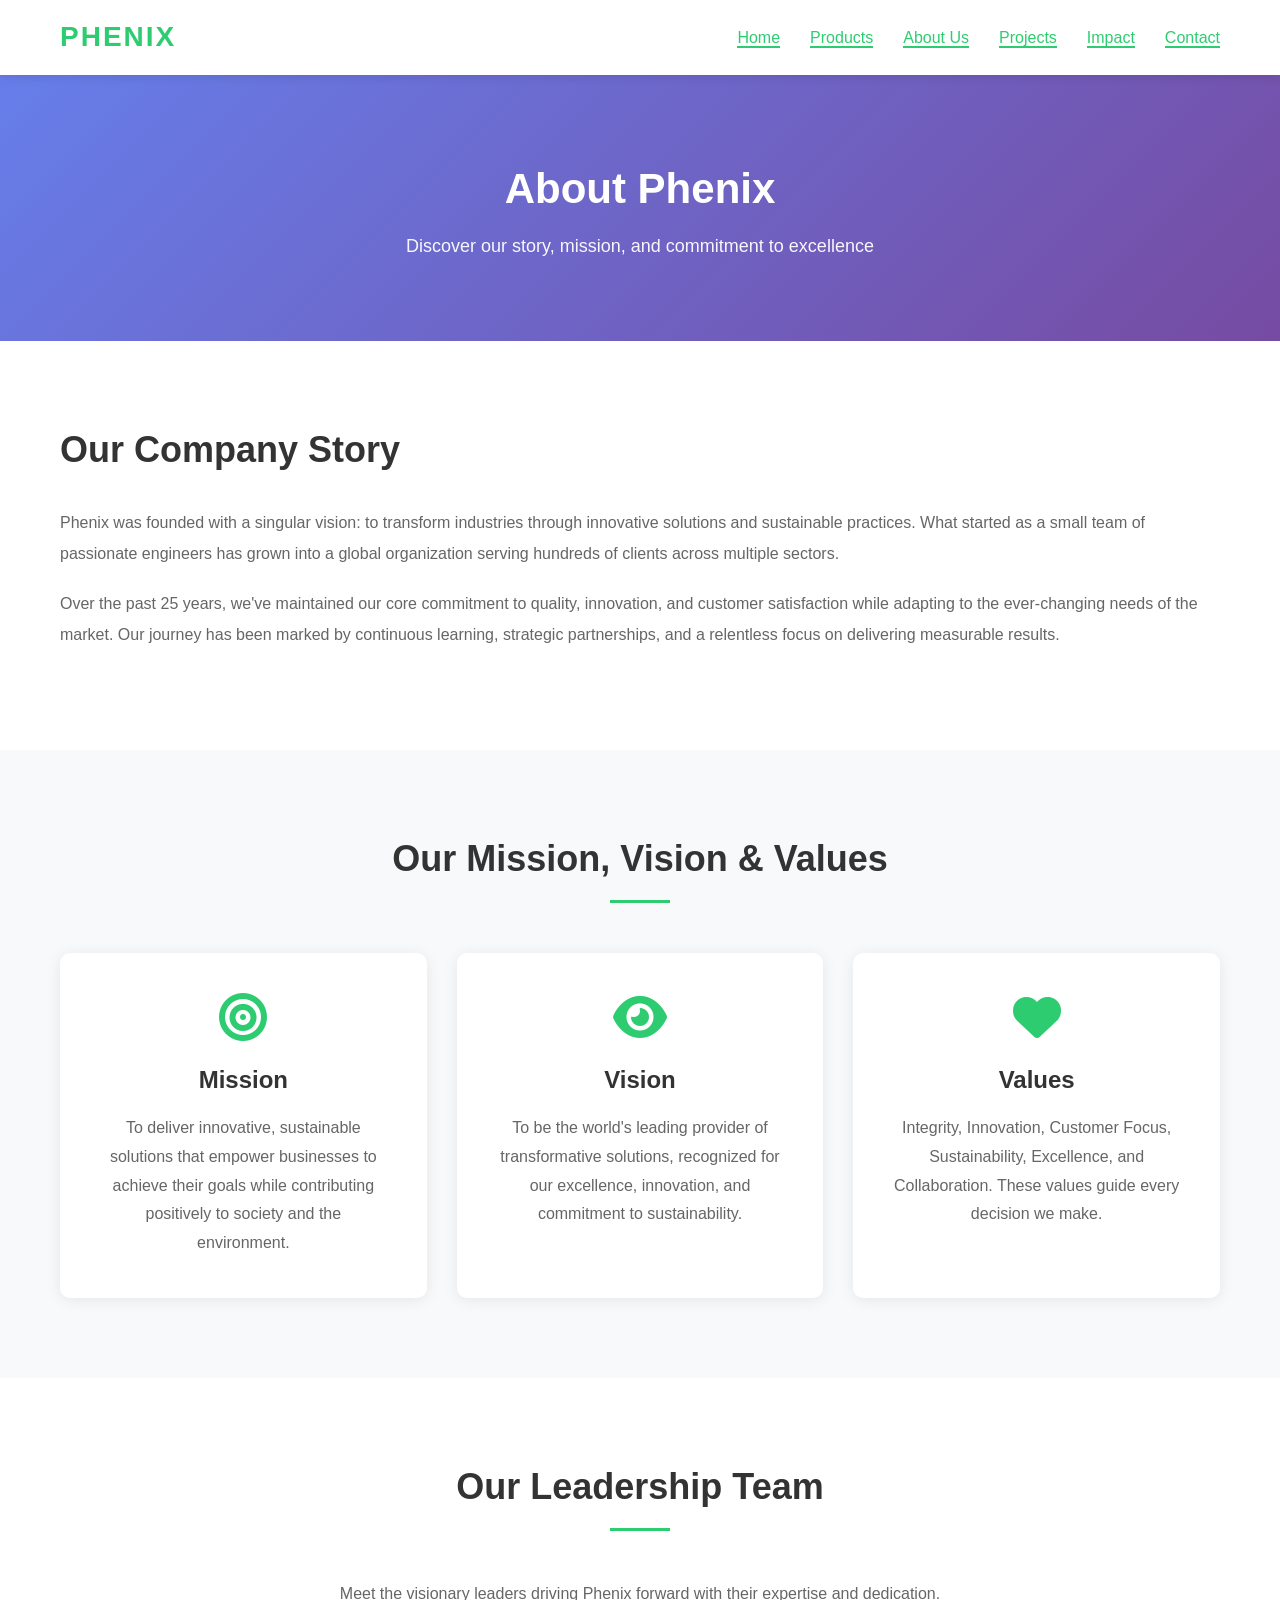
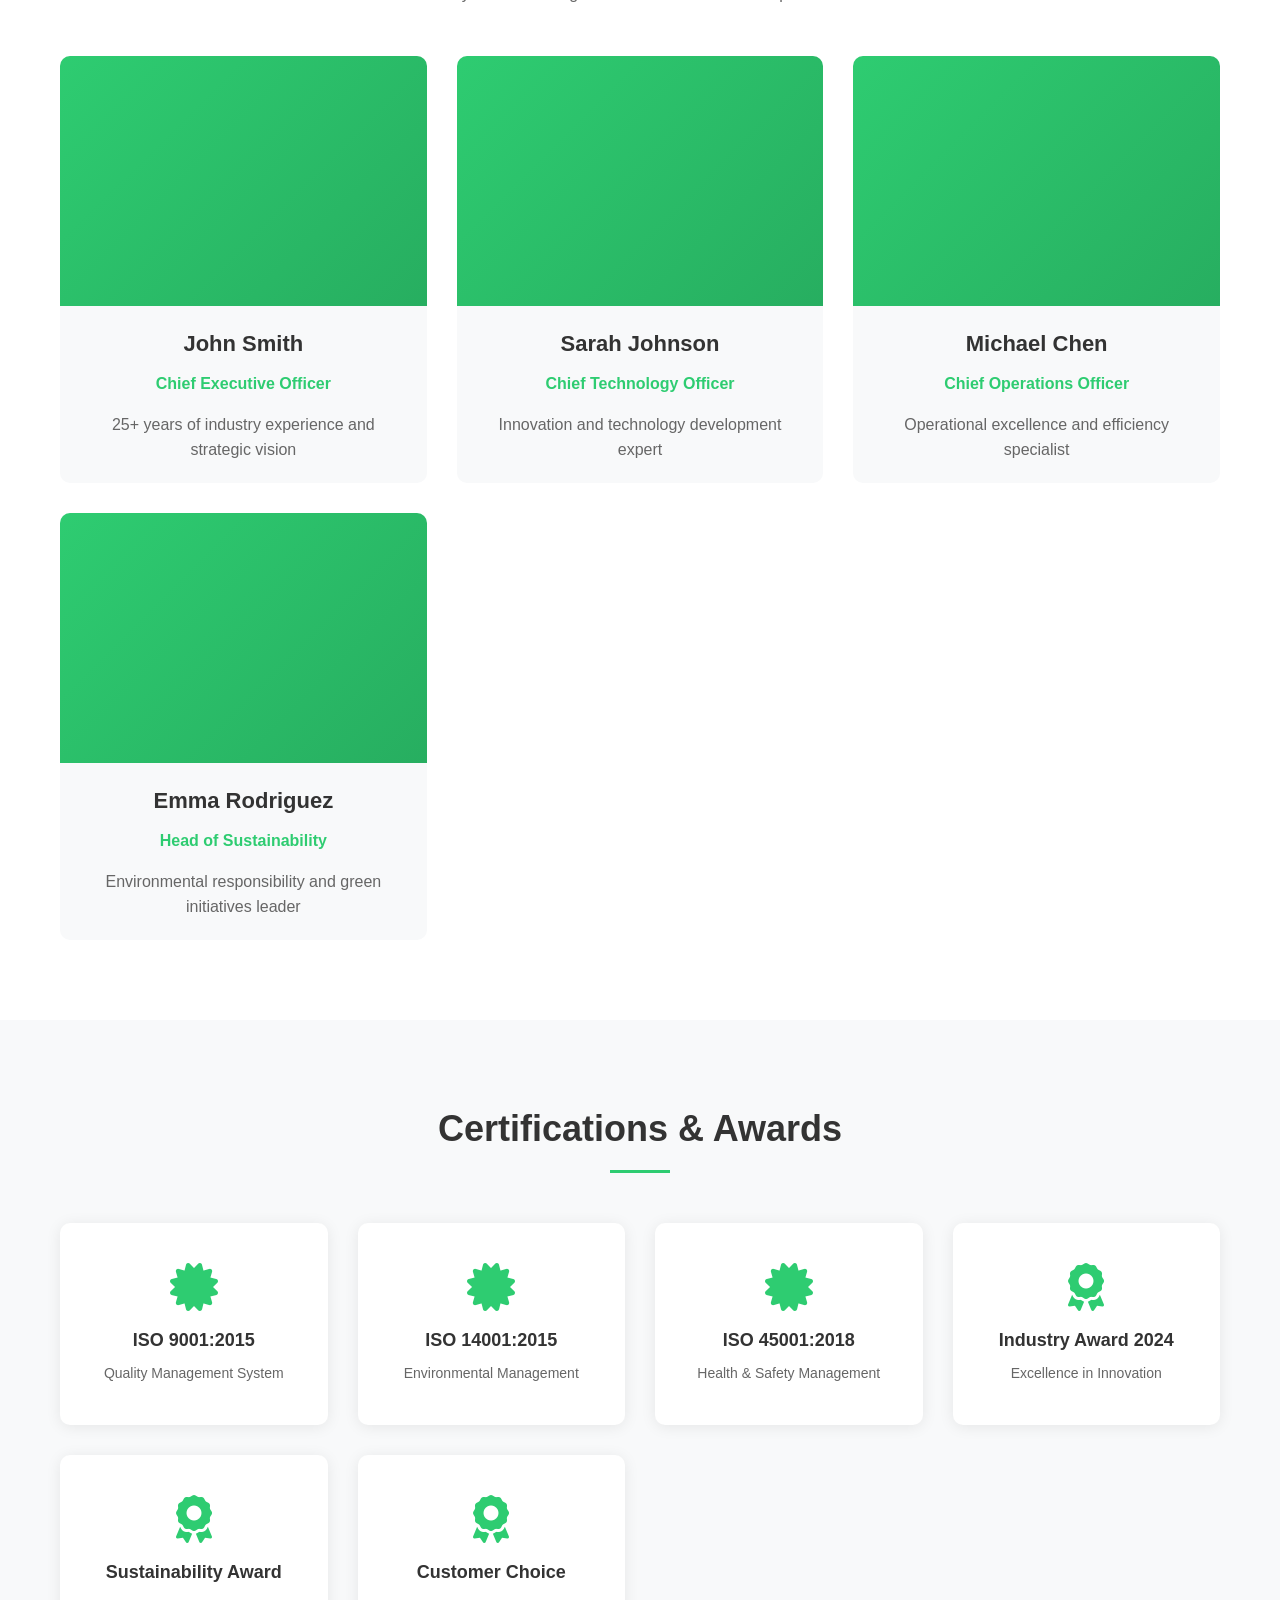
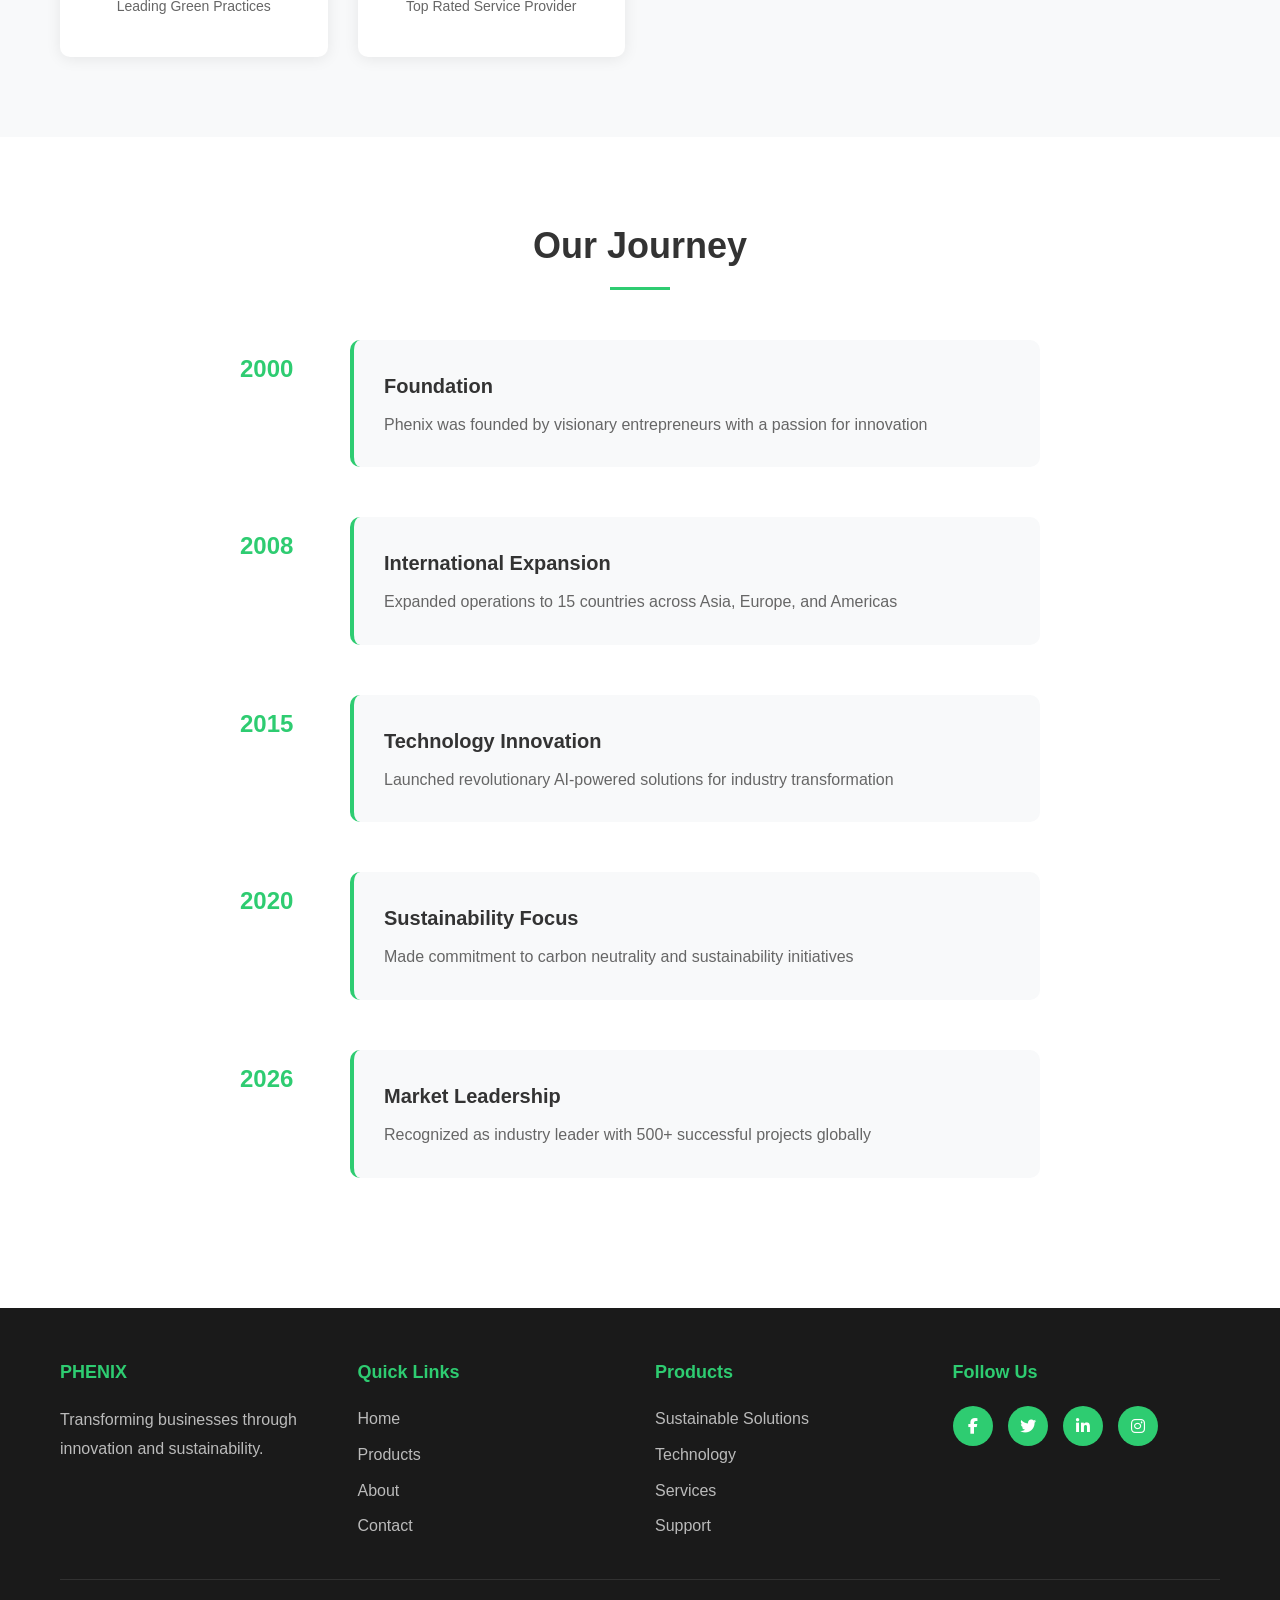
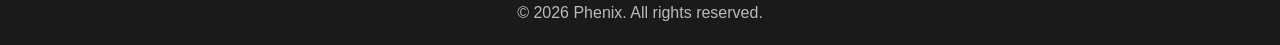
==== about.html @ e7ebd72b "Initial commit" ====
<!DOCTYPE html>
<html lang="en">
<head>
    <meta charset="UTF-8">
    <meta name="viewport" content="width=device-width, initial-scale=1.0">
    <meta name="description" content="Learn more about Phenix - Our mission, vision, and values.">
    <title>About Us - Phenix</title>
    <link rel="stylesheet" href="css/style.css">
    <link rel="stylesheet" href="https://cdnjs.cloudflare.com/ajax/libs/font-awesome/6.4.0/css/all.min.css">
</head>
<body>
    <!-- Navigation -->
    <nav class="navbar">
        <div class="container">
            <div class="nav-wrapper">
                <div class="logo">
                    <h1>PHENIX</h1>
                </div>
                <ul class="nav-menu">
                    <li><a href="index.html" class="nav-link">Home</a></li>
                    <li><a href="products.html" class="nav-link">Products</a></li>
                    <li><a href="about.html" class="nav-link">About Us</a></li>
                    <li><a href="projects.html" class="nav-link">Projects</a></li>
                    <li><a href="impact.html" class="nav-link">Impact</a></li>
                    <li><a href="index.html#contact" class="nav-link">Contact</a></li>
                </ul>
                <div class="hamburger">
                    <span></span>
                    <span></span>
                    <span></span>
                </div>
            </div>
        </div>
    </nav>

    <!-- Page Header -->
    <section class="page-header">
        <div class="container">
            <h1>About Phenix</h1>
            <p>Discover our story, mission, and commitment to excellence</p>
        </div>
    </section>

    <!-- Company Overview -->
    <section class="company-overview">
        <div class="container">
            <div class="overview-content">
                <h2>Our Company Story</h2>
                <p>Phenix was founded with a singular vision: to transform industries through innovative solutions and sustainable practices. What started as a small team of passionate engineers has grown into a global organization serving hundreds of clients across multiple sectors.</p>
                <p>Over the past 25 years, we've maintained our core commitment to quality, innovation, and customer satisfaction while adapting to the ever-changing needs of the market. Our journey has been marked by continuous learning, strategic partnerships, and a relentless focus on delivering measurable results.</p>
            </div>
        </div>
    </section>

    <!-- Mission, Vision, Values -->
    <section class="mvv-section">
        <div class="container">
            <h2 class="section-title">Our Mission, Vision & Values</h2>
            <div class="mvv-grid">
                <div class="mvv-card">
                    <i class="fas fa-bullseye"></i>
                    <h3>Mission</h3>
                    <p>To deliver innovative, sustainable solutions that empower businesses to achieve their goals while contributing positively to society and the environment.</p>
                </div>
                <div class="mvv-card">
                    <i class="fas fa-eye"></i>
                    <h3>Vision</h3>
                    <p>To be the world's leading provider of transformative solutions, recognized for our excellence, innovation, and commitment to sustainability.</p>
                </div>
                <div class="mvv-card">
                    <i class="fas fa-heart"></i>
                    <h3>Values</h3>
                    <p>Integrity, Innovation, Customer Focus, Sustainability, Excellence, and Collaboration. These values guide every decision we make.</p>
                </div>
            </div>
        </div>
    </section>

    <!-- Team -->
    <section class="team-section">
        <div class="container">
            <h2 class="section-title">Our Leadership Team</h2>
            <p class="team-intro" style="text-align: center; color: #666; margin-bottom: 50px; font-size: 16px;">
                Meet the visionary leaders driving Phenix forward with their expertise and dedication.
            </p>
            <div class="team-grid">
                <div class="team-member">
                    <div class="member-image"></div>
                    <h3>John Smith</h3>
                    <p class="role">Chief Executive Officer</p>
                    <p class="bio">25+ years of industry experience and strategic vision</p>
                </div>
                <div class="team-member">
                    <div class="member-image"></div>
                    <h3>Sarah Johnson</h3>
                    <p class="role">Chief Technology Officer</p>
                    <p class="bio">Innovation and technology development expert</p>
                </div>
                <div class="team-member">
                    <div class="member-image"></div>
                    <h3>Michael Chen</h3>
                    <p class="role">Chief Operations Officer</p>
                    <p class="bio">Operational excellence and efficiency specialist</p>
                </div>
                <div class="team-member">
                    <div class="member-image"></div>
                    <h3>Emma Rodriguez</h3>
                    <p class="role">Head of Sustainability</p>
                    <p class="bio">Environmental responsibility and green initiatives leader</p>
                </div>
            </div>
        </div>
    </section>

    <!-- Certifications -->
    <section class="certifications">
        <div class="container">
            <h2 class="section-title">Certifications & Awards</h2>
            <div class="certifications-grid">
                <div class="cert-item">
                    <i class="fas fa-certificate"></i>
                    <h3>ISO 9001:2015</h3>
                    <p>Quality Management System</p>
                </div>
                <div class="cert-item">
                    <i class="fas fa-certificate"></i>
                    <h3>ISO 14001:2015</h3>
                    <p>Environmental Management</p>
                </div>
                <div class="cert-item">
                    <i class="fas fa-certificate"></i>
                    <h3>ISO 45001:2018</h3>
                    <p>Health & Safety Management</p>
                </div>
                <div class="cert-item">
                    <i class="fas fa-award"></i>
                    <h3>Industry Award 2024</h3>
                    <p>Excellence in Innovation</p>
                </div>
                <div class="cert-item">
                    <i class="fas fa-award"></i>
                    <h3>Sustainability Award</h3>
                    <p>Leading Green Practices</p>
                </div>
                <div class="cert-item">
                    <i class="fas fa-award"></i>
                    <h3>Customer Choice</h3>
                    <p>Top Rated Service Provider</p>
                </div>
            </div>
        </div>
    </section>

    <!-- Timeline -->
    <section class="timeline">
        <div class="container">
            <h2 class="section-title">Our Journey</h2>
            <div class="timeline-container">
                <div class="timeline-item">
                    <div class="timeline-year">2000</div>
                    <div class="timeline-content">
                        <h3>Foundation</h3>
                        <p>Phenix was founded by visionary entrepreneurs with a passion for innovation</p>
                    </div>
                </div>
                <div class="timeline-item">
                    <div class="timeline-year">2008</div>
                    <div class="timeline-content">
                        <h3>International Expansion</h3>
                        <p>Expanded operations to 15 countries across Asia, Europe, and Americas</p>
                    </div>
                </div>
                <div class="timeline-item">
                    <div class="timeline-year">2015</div>
                    <div class="timeline-content">
                        <h3>Technology Innovation</h3>
                        <p>Launched revolutionary AI-powered solutions for industry transformation</p>
                    </div>
                </div>
                <div class="timeline-item">
                    <div class="timeline-year">2020</div>
                    <div class="timeline-content">
                        <h3>Sustainability Focus</h3>
                        <p>Made commitment to carbon neutrality and sustainability initiatives</p>
                    </div>
                </div>
                <div class="timeline-item">
                    <div class="timeline-year">2026</div>
                    <div class="timeline-content">
                        <h3>Market Leadership</h3>
                        <p>Recognized as industry leader with 500+ successful projects globally</p>
                    </div>
                </div>
            </div>
        </div>
    </section>

    <!-- Footer -->
    <footer class="footer">
        <div class="container">
            <div class="footer-content">
                <div class="footer-section">
                    <h4>PHENIX</h4>
                    <p>Transforming businesses through innovation and sustainability.</p>
                </div>
                <div class="footer-section">
                    <h4>Quick Links</h4>
                    <ul>
                        <li><a href="index.html">Home</a></li>
                        <li><a href="products.html">Products</a></li>
                        <li><a href="about.html">About</a></li>
                        <li><a href="index.html#contact">Contact</a></li>
                    </ul>
                </div>
                <div class="footer-section">
                    <h4>Products</h4>
                    <ul>
                        <li><a href="products.html">Sustainable Solutions</a></li>
                        <li><a href="products.html">Technology</a></li>
                        <li><a href="products.html">Services</a></li>
                        <li><a href="products.html">Support</a></li>
                    </ul>
                </div>
                <div class="footer-section">
                    <h4>Follow Us</h4>
                    <div class="footer-social">
                        <a href="#"><i class="fab fa-facebook-f"></i></a>
                        <a href="#"><i class="fab fa-twitter"></i></a>
                        <a href="#"><i class="fab fa-linkedin-in"></i></a>
                        <a href="#"><i class="fab fa-instagram"></i></a>
                    </div>
                </div>
            </div>
            <div class="footer-bottom">
                <p>&copy; 2026 Phenix. All rights reserved.</p>
            </div>
        </div>
    </footer>

    <style>
        .page-header {
            background: linear-gradient(135deg, #667eea 0%, #764ba2 100%);
            color: white;
            padding: 80px 20px;
            text-align: center;
        }

        .page-header h1 {
            font-size: 42px;
            margin-bottom: 10px;
        }

        .page-header p {
            font-size: 18px;
            opacity: 0.95;
        }

        .company-overview {
            padding: 80px 20px;
            background: white;
        }

        .overview-content h2 {
            font-size: 36px;
            margin-bottom: 30px;
            color: #333;
        }

        .overview-content p {
            font-size: 16px;
            color: #666;
            margin-bottom: 20px;
            line-height: 1.9;
        }

        .mvv-section {
            padding: 80px 20px;
            background: #f8f9fa;
        }

        .mvv-grid {
            display: grid;
            grid-template-columns: repeat(auto-fit, minmax(300px, 1fr));
            gap: 30px;
        }

        .mvv-card {
            background: white;
            padding: 40px;
            border-radius: 10px;
            text-align: center;
            box-shadow: 0 2px 15px rgba(0,0,0,0.08);
            transition: all 0.3s ease;
        }

        .mvv-card:hover {
            transform: translateY(-10px);
            box-shadow: 0 10px 30px rgba(46, 204, 113, 0.2);
        }

        .mvv-card i {
            font-size: 48px;
            color: #2ecc71;
            margin-bottom: 20px;
        }

        .mvv-card h3 {
            font-size: 24px;
            margin-bottom: 15px;
            color: #333;
        }

        .mvv-card p {
            color: #666;
            line-height: 1.8;
        }

        .team-section {
            padding: 80px 20px;
            background: white;
        }

        .team-grid {
            display: grid;
            grid-template-columns: repeat(auto-fit, minmax(280px, 1fr));
            gap: 30px;
        }

        .team-member {
            background: #f8f9fa;
            border-radius: 10px;
            overflow: hidden;
            text-align: center;
            transition: all 0.3s ease;
        }

        .team-member:hover {
            transform: translateY(-10px);
            box-shadow: 0 10px 30px rgba(0,0,0,0.1);
        }

        .member-image {
            width: 100%;
            height: 250px;
            background: linear-gradient(135deg, #2ecc71, #27ae60);
        }

        .team-member h3 {
            font-size: 22px;
            color: #333;
            padding: 20px 20px 5px;
        }

        .team-member .role {
            color: #2ecc71;
            font-weight: 600;
            padding: 5px 20px;
            margin-bottom: 10px;
        }

        .team-member .bio {
            color: #666;
            padding: 0 20px 20px;
        }

        .certifications {
            padding: 80px 20px;
            background: #f8f9fa;
        }

        .certifications-grid {
            display: grid;
            grid-template-columns: repeat(auto-fit, minmax(250px, 1fr));
            gap: 30px;
        }

        .cert-item {
            background: white;
            padding: 40px;
            border-radius: 10px;
            text-align: center;
            box-shadow: 0 2px 15px rgba(0,0,0,0.08);
            transition: all 0.3s ease;
        }

        .cert-item:hover {
            transform: translateY(-10px);
        }

        .cert-item i {
            font-size: 48px;
            color: #2ecc71;
            margin-bottom: 15px;
        }

        .cert-item h3 {
            font-size: 18px;
            color: #333;
            margin-bottom: 8px;
        }

        .cert-item p {
            color: #666;
            font-size: 14px;
        }

        .timeline {
            padding: 80px 20px;
            background: white;
        }

        .timeline-container {
            max-width: 800px;
            margin: 0 auto;
        }

        .timeline-item {
            display: flex;
            margin-bottom: 50px;
            gap: 30px;
            align-items: flex-start;
        }

        .timeline-year {
            flex-shrink: 0;
            font-size: 24px;
            font-weight: 700;
            color: #2ecc71;
            min-width: 80px;
            padding-top: 10px;
        }

        .timeline-content {
            background: #f8f9fa;
            padding: 30px;
            border-radius: 10px;
            border-left: 4px solid #2ecc71;
            flex: 1;
        }

        .timeline-content h3 {
            font-size: 20px;
            color: #333;
            margin-bottom: 10px;
        }

        .timeline-content p {
            color: #666;
            line-height: 1.6;
        }

        @media (max-width: 768px) {
            .page-header h1 {
                font-size: 32px;
            }

            .overview-content h2 {
                font-size: 28px;
            }

            .mvv-grid,
            .team-grid,
            .certifications-grid {
                grid-template-columns: 1fr;
            }

            .timeline-item {
                gap: 15px;
            }

            .timeline-year {
                min-width: 60px;
                font-size: 18px;
            }

            .timeline-content {
                padding: 20px;
            }
        }
    </style>

    <script src="js/script.js"></script>
</body>
</html>
---- css/style.css ----
* {
    margin: 0;
    padding: 0;
    box-sizing: border-box;
}

:root {
    --primary-color: #2ecc71;
    --secondary-color: #27ae60;
    --dark-bg: #1a1a1a;
    --light-bg: #f8f9fa;
    --text-dark: #333333;
    --text-light: #666666;
    --border-color: #e0e0e0;
    --white: #ffffff;
}

html {
    scroll-behavior: smooth;
}

body {
    font-family: 'Segoe UI', Tahoma, Geneva, Verdana, sans-serif;
    line-height: 1.6;
    color: var(--text-dark);
    background-color: var(--white);
}

.container {
    max-width: 1200px;
    margin: 0 auto;
    padding: 0 20px;
}

/* Navigation */
.navbar {
    background: var(--white);
    box-shadow: 0 2px 10px rgba(0,0,0,0.1);
    position: sticky;
    top: 0;
    z-index: 100;
}

.nav-wrapper {
    display: flex;
    justify-content: space-between;
    align-items: center;
    padding: 15px 0;
}

.logo h1 {
    font-size: 28px;
    color: var(--primary-color);
    font-weight: 700;
    letter-spacing: 2px;
}

.nav-menu {
    display: flex;
    list-style: none;
    gap: 30px;
}

.nav-link {
    text-decoration: none;
    color: var(--text-dark);
    font-weight: 500;
    transition: color 0.3s ease;
}

.nav-link:hover {
    color: var(--primary-color);
}

.hamburger {
    display: none;
    flex-direction: column;
    cursor: pointer;
}

.hamburger span {
    width: 25px;
    height: 3px;
    background: var(--text-dark);
    margin: 5px 0;
    transition: 0.3s;
}

/* Hero Section */
.hero {
    background: linear-gradient(135deg, #0f4c35 0%, #1a7a52 40%, #2ecc71 100%);
    color: var(--white);
    padding: 130px 20px;
    text-align: center;
    position: relative;
    overflow: hidden;
}

.hero::before {
    content: '';
    position: absolute;
    inset: 0;
    background:
        radial-gradient(circle at 15% 50%, rgba(46,204,113,0.18) 0%, transparent 50%),
        radial-gradient(circle at 85% 20%, rgba(39,174,96,0.20) 0%, transparent 45%),
        radial-gradient(circle at 60% 85%, rgba(46,204,113,0.12) 0%, transparent 40%);
    pointer-events: none;
}

.hero::after {
    content: '';
    position: absolute;
    inset: 0;
    background-image: url("data:image/svg+xml,%3Csvg width='60' height='60' viewBox='0 0 60 60' xmlns='http://www.w3.org/2000/svg'%3E%3Cg fill='none' fill-rule='evenodd'%3E%3Cg fill='%23ffffff' fill-opacity='0.04'%3E%3Cpath d='M36 34v-4h-2v4h-4v2h4v4h2v-4h4v-2h-4zm0-30V0h-2v4h-4v2h4v4h2V6h4V4h-4zM6 34v-4H4v4H0v2h4v4h2v-4h4v-2H6zM6 4V0H4v4H0v2h4v4h2V6h4V4H6z'/%3E%3C/g%3E%3C/g%3E%3C/svg%3E");
    pointer-events: none;
}

.hero-content {
    position: relative;
    z-index: 1;
}

.hero-content h2 {
    font-size: 48px;
    margin-bottom: 20px;
    font-weight: 700;
}

.hero-content p {
    font-size: 20px;
    margin-bottom: 30px;
    opacity: 0.95;
}

/* Buttons */
.btn {
    display: inline-block;
    padding: 12px 30px;
    border: none;
    border-radius: 5px;
    cursor: pointer;
    font-weight: 600;
    transition: all 0.3s ease;
    text-decoration: none;
    font-size: 16px;
}

.btn-primary {
    background: var(--primary-color);
    color: var(--white);
}

.btn-primary:hover {
    background: var(--secondary-color);
    transform: translateY(-2px);
}

/* Stats Section */
.stats {
    background: linear-gradient(135deg, #0f4c35 0%, #1a6644 100%);
    padding: 70px 20px;
    position: relative;
    overflow: hidden;
}

.stats::before {
    content: '';
    position: absolute;
    inset: 0;
    background-image: url("data:image/svg+xml,%3Csvg width='80' height='80' viewBox='0 0 80 80' xmlns='http://www.w3.org/2000/svg'%3E%3Cg fill='none' fill-rule='evenodd'%3E%3Cg fill='%23ffffff' fill-opacity='0.05'%3E%3Cpath d='M50 50c0-5.523 4.477-10 10-10s10 4.477 10 10-4.477 10-10 10c0 5.523-4.477 10-10 10s-10-4.477-10-10 4.477-10 10-10zM10 10c0-5.523 4.477-10 10-10s10 4.477 10 10-4.477 10-10 10c0 5.523-4.477 10-10 10S0 25.523 0 20s4.477-10 10-10z'/%3E%3C/g%3E%3C/g%3E%3C/svg%3E");
    pointer-events: none;
}

.stats-grid {
    display: grid;
    grid-template-columns: repeat(auto-fit, minmax(250px, 1fr));
    gap: 30px;
    position: relative;
    z-index: 1;
}

.stat-box {
    background: rgba(255,255,255,0.10);
    backdrop-filter: blur(10px);
    border: 1px solid rgba(255,255,255,0.18);
    padding: 40px;
    border-radius: 16px;
    text-align: center;
    transition: transform 0.3s ease, background 0.3s ease;
    color: #fff;
}

.stat-box:hover {
    transform: translateY(-10px);
    background: rgba(255,255,255,0.18);
}

.stat-box h3 {
    font-size: 44px;
    color: #7cffb2;
    margin-bottom: 10px;
    font-weight: 800;
}

.stat-box p {
    font-size: 17px;
    color: rgba(255,255,255,0.85);
}

/* Section Title */
.section-title {
    text-align: center;
    font-size: 36px;
    margin-bottom: 50px;
    color: var(--text-dark);
    position: relative;
    padding-bottom: 15px;
}

.section-title::after {
    content: '';
    position: absolute;
    bottom: 0;
    left: 50%;
    transform: translateX(-50%);
    width: 60px;
    height: 3px;
    background: var(--primary-color);
}

/* Products Section */
.products {
    padding: 90px 20px;
    background: #0b2e1e;
    position: relative;
    overflow: hidden;
}

/* Animated mesh background */
.products::before {
    content: '';
    position: absolute;
    inset: 0;
    background:
        radial-gradient(ellipse at 10% 20%, rgba(46,204,113,0.20) 0%, transparent 55%),
        radial-gradient(ellipse at 90% 80%, rgba(39,174,96,0.18) 0%, transparent 50%),
        radial-gradient(ellipse at 50% 50%, rgba(26,118,68,0.15) 0%, transparent 60%);
    pointer-events: none;
}

.products::after {
    content: '';
    position: absolute;
    inset: 0;
    background-image:
        linear-gradient(rgba(46,204,113,0.07) 1px, transparent 1px),
        linear-gradient(90deg, rgba(46,204,113,0.07) 1px, transparent 1px);
    background-size: 50px 50px;
    pointer-events: none;
}

.products .container {
    position: relative;
    z-index: 1;
}

.products .section-title {
    color: #fff;
}

.products .section-title::after {
    background: var(--primary-color);
}

.products-grid {
    display: grid;
    grid-template-columns: repeat(auto-fit, minmax(280px, 1fr));
    gap: 32px;
}

/* ==============================
   3D FLIP CARD
   ============================== */
.product-card {
    height: 340px;
    perspective: 1200px;
    cursor: pointer;
}

.card-inner {
    position: relative;
    width: 100%;
    height: 100%;
    transform-style: preserve-3d;
    transition: transform 0.7s cubic-bezier(0.4, 0.2, 0.2, 1);
}

.product-card:hover .card-inner {
    transform: rotateY(180deg);
}

/* Front Face */
.card-front,
.card-back {
    position: absolute;
    inset: 0;
    border-radius: 16px;
    backface-visibility: hidden;
    -webkit-backface-visibility: hidden;
    display: flex;
    flex-direction: column;
    align-items: center;
    justify-content: center;
    padding: 36px 28px;
    text-align: center;
}

.card-front {
    background: rgba(255,255,255,0.07);
    border: 1px solid rgba(46,204,113,0.25);
    backdrop-filter: blur(12px);
    box-shadow: 0 8px 32px rgba(0,0,0,0.3), inset 0 1px 0 rgba(255,255,255,0.1);
}

.card-back {
    background: linear-gradient(145deg, #1a7a52, #0f4c35);
    border: 1px solid rgba(46,204,113,0.35);
    transform: rotateY(180deg);
    box-shadow: 0 8px 32px rgba(0,0,0,0.4);
    justify-content: flex-start;
    overflow-y: auto;
    padding-top: 28px;
}

.product-icon {
    font-size: 52px;
    color: var(--primary-color);
    margin-bottom: 18px;
    filter: drop-shadow(0 0 12px rgba(46,204,113,0.4));
}

.card-front h3 {
    font-size: 22px;
    margin-bottom: 14px;
    color: #fff;
    font-weight: 700;
    letter-spacing: 0.3px;
}

.card-front p {
    color: rgba(255,255,255,0.75);
    line-height: 1.75;
    font-size: 14.5px;
    margin-bottom: 18px;
}

.card-front-hint {
    font-size: 12px;
    color: rgba(46,204,113,0.8);
    letter-spacing: 1px;
    text-transform: uppercase;
    margin-top: auto;
    animation: pulse-hint 2s ease-in-out infinite;
}

@keyframes pulse-hint {
    0%, 100% { opacity: 0.6; }
    50%       { opacity: 1; }
}

/* Back face content */
.card-back h3 {
    font-size: 18px;
    color: #7cffb2;
    font-weight: 700;
    margin-bottom: 14px;
    width: 100%;
    text-align: left;
    border-bottom: 1px solid rgba(255,255,255,0.15);
    padding-bottom: 10px;
}

.card-back ul {
    list-style: none;
    width: 100%;
    margin-bottom: 16px;
    text-align: left;
}

.card-back ul li {
    color: rgba(255,255,255,0.88);
    font-size: 13px;
    margin-bottom: 8px;
    display: flex;
    align-items: flex-start;
    gap: 8px;
    line-height: 1.5;
}

.card-back ul li i {
    color: #2ecc71;
    font-size: 12px;
    margin-top: 2px;
    flex-shrink: 0;
}

.card-back-icon {
    font-size: 28px;
    color: rgba(46,204,113,0.6);
    margin-bottom: 12px;
    align-self: flex-start;
}

/* Read More button on back of card */
.read-more {
    display: inline-block;
    padding: 9px 22px;
    background: var(--primary-color);
    color: #fff !important;
    border-radius: 25px;
    text-decoration: none;
    font-weight: 600;
    font-size: 13px;
    transition: all 0.3s ease;
    margin-top: auto;
    align-self: flex-start;
    border: none;
    letter-spacing: 0.3px;
}

.read-more:hover {
    background: var(--secondary-color);
    transform: translateY(-2px);
    box-shadow: 0 4px 14px rgba(46,204,113,0.4);
}

/* About Section */
.about {
    background: var(--light-bg);
    padding: 80px 20px;
}

.about-content {
    display: grid;
    grid-template-columns: 1fr;
    gap: 50px;
    align-items: center;
}

.about-text h2 {
    font-size: 36px;
    margin-bottom: 20px;
    color: var(--text-dark);
}

.about-text p {
    color: var(--text-light);
    margin-bottom: 20px;
    line-height: 1.9;
    font-size: 16px;
}

.about-highlights {
    display: grid;
    grid-template-columns: repeat(2, 1fr);
    gap: 20px;
    margin-top: 30px;
}

.highlight {
    display: flex;
    align-items: center;
    gap: 15px;
    padding: 15px 0;
}

.highlight i {
    color: var(--primary-color);
    font-size: 24px;
}

.highlight span {
    font-weight: 600;
    color: var(--text-dark);
}

/* Projects Section */
.projects {
    padding: 80px 20px;
    background: var(--white);
}

.projects-grid {
    display: grid;
    grid-template-columns: repeat(auto-fit, minmax(300px, 1fr));
    gap: 30px;
}

.project-card {
    background: var(--light-bg);
    border-radius: 10px;
    overflow: hidden;
    transition: all 0.3s ease;
    box-shadow: 0 2px 15px rgba(0,0,0,0.08);
}

.project-card:hover {
    box-shadow: 0 10px 30px rgba(0,0,0,0.15);
    transform: translateY(-10px);
}

.project-image {
    width: 100%;
    height: 200px;
    background: linear-gradient(135deg, var(--primary-color), var(--secondary-color));
}

.project-info {
    padding: 30px;
}

.project-info h3 {
    font-size: 22px;
    margin-bottom: 15px;
    color: var(--text-dark);
}

.project-info p {
    color: var(--text-light);
    line-height: 1.8;
}

/* Impact Section */
.impact {
    background: var(--light-bg);
    padding: 80px 20px;
}

.impact-grid {
    display: grid;
    grid-template-columns: repeat(auto-fit, minmax(250px, 1fr));
    gap: 30px;
}

.impact-item {
    background: var(--white);
    padding: 40px;
    border-radius: 10px;
    text-align: center;
    box-shadow: 0 2px 15px rgba(0,0,0,0.08);
    transition: all 0.3s ease;
}

.impact-item:hover {
    transform: translateY(-10px);
}

.impact-item i {
    font-size: 42px;
    color: var(--primary-color);
    margin-bottom: 20px;
}

.impact-item h3 {
    font-size: 20px;
    margin-bottom: 10px;
    color: var(--text-dark);
}

.impact-item p {
    color: var(--text-light);
}

/* Why Choose Us */
.why-choose {
    padding: 80px 20px;
    background: var(--white);
}

.benefits-grid {
    display: grid;
    grid-template-columns: repeat(auto-fit, minmax(280px, 1fr));
    gap: 30px;
}

.benefit-card {
    background: var(--light-bg);
    padding: 40px;
    border-radius: 10px;
    text-align: center;
    transition: all 0.3s ease;
}

.benefit-card:hover {
    background: var(--primary-color);
    color: var(--white);
    box-shadow: 0 10px 30px rgba(46, 204, 113, 0.2);
    transform: translateY(-10px);
}

.benefit-card h3 {
    font-size: 22px;
    margin-bottom: 15px;
}

.benefit-card p {
    line-height: 1.8;
}

.benefit-card:hover p {
    color: var(--white);
}

/* Contact Section */
.contact {
    background: var(--light-bg);
    padding: 80px 20px;
}

.contact-wrapper {
    display: grid;
    grid-template-columns: 1fr 1fr;
    gap: 50px;
    align-items: start;
}

.contact-form {
    background: var(--white);
    padding: 40px;
    border-radius: 10px;
    box-shadow: 0 2px 15px rgba(0,0,0,0.08);
}

.form-group {
    margin-bottom: 20px;
}

.contact-form input,
.contact-form textarea {
    width: 100%;
    padding: 15px;
    border: 1px solid var(--border-color);
    border-radius: 5px;
    font-family: inherit;
    font-size: 16px;
    transition: border-color 0.3s ease;
}

.contact-form input:focus,
.contact-form textarea:focus {
    outline: none;
    border-color: var(--primary-color);
}

.contact-info h3 {
    font-size: 24px;
    margin-bottom: 30px;
    color: var(--text-dark);
}

.info-box {
    display: flex;
    gap: 20px;
    margin-bottom: 30px;
}

.info-box i {
    font-size: 32px;
    color: var(--primary-color);
    width: 50px;
    text-align: center;
}

.info-box h4 {
    font-size: 18px;
    margin-bottom: 5px;
    color: var(--text-dark);
}

.info-box p {
    color: var(--text-light);
    line-height: 1.6;
}

.social-links {
    display: flex;
    gap: 15px;
    margin-top: 30px;
}

.social-links a {
    width: 45px;
    height: 45px;
    border-radius: 50%;
    background: var(--primary-color);
    color: var(--white);
    display: flex;
    align-items: center;
    justify-content: center;
    text-decoration: none;
    transition: all 0.3s ease;
    font-size: 18px;
}

.social-links a:hover {
    background: var(--secondary-color);
    transform: translateY(-5px);
}

/* Footer */
.footer {
    background: var(--dark-bg);
    color: var(--white);
    padding: 50px 20px 20px;
}

.footer-content {
    display: grid;
    grid-template-columns: repeat(auto-fit, minmax(250px, 1fr));
    gap: 30px;
    margin-bottom: 30px;
}

.footer-section h4 {
    margin-bottom: 20px;
    color: var(--primary-color);
    font-size: 18px;
}

.footer-section p {
    color: #bbb;
    line-height: 1.8;
}

.footer-section ul {
    list-style: none;
}

.footer-section ul li {
    margin-bottom: 10px;
}

.footer-section ul li a {
    color: #bbb;
    text-decoration: none;
    transition: color 0.3s ease;
}

.footer-section ul li a:hover {
    color: var(--primary-color);
}

.footer-social {
    display: flex;
    gap: 15px;
}

.footer-social a {
    width: 40px;
    height: 40px;
    border-radius: 50%;
    background: var(--primary-color);
    color: var(--white);
    display: flex;
    align-items: center;
    justify-content: center;
    text-decoration: none;
    transition: all 0.3s ease;
}

.footer-social a:hover {
    background: var(--secondary-color);
    transform: translateY(-5px);
}

.footer-bottom {
    text-align: center;
    padding-top: 20px;
    border-top: 1px solid rgba(255,255,255,0.1);
    color: #bbb;
}

/* Responsive Design */
@media (max-width: 768px) {
    .hamburger {
        display: flex;
    }

    .nav-menu {
        position: fixed;
        left: -100%;
        top: 70px;
        flex-direction: column;
        background-color: var(--white);
        width: 100%;
        text-align: center;
        transition: 0.3s;
        box-shadow: 0 10px 27px rgba(0,0,0,0.05);
        gap: 0;
    }

    .nav-menu.active {
        left: 0;
    }

    .nav-menu li {
        padding: 20px 0;
    }

    .hero-content h2 {
        font-size: 36px;
    }

    .hero-content p {
        font-size: 18px;
    }

    .section-title {
        font-size: 28px;
    }

    .about-highlights {
        grid-template-columns: 1fr;
    }

    .contact-wrapper {
        grid-template-columns: 1fr;
    }

    .stats-grid,
    .products-grid,
    .projects-grid,
    .impact-grid,
    .benefits-grid {
        grid-template-columns: 1fr;
    }
}

@media (max-width: 480px) {
    .nav-menu {
        width: 100%;
    }

    .logo h1 {
        font-size: 22px;
    }

    .hero {
        padding: 80px 20px;
    }

    .hero-content h2 {
        font-size: 28px;
    }

    .hero-content p {
        font-size: 16px;
    }

    .section-title {
        font-size: 24px;
    }

    .products,
    .about,
    .projects,
    .impact,
    .why-choose,
    .contact {
        padding: 50px 20px;
    }
}

/* ==========================================
   Product Detail Modals
   ========================================== */
.product-modal-overlay {
    display: none;
    position: fixed;
    inset: 0;
    background: rgba(0, 0, 0, 0.65);
    backdrop-filter: blur(4px);
    z-index: 9000;
    align-items: center;
    justify-content: center;
    padding: 20px;
    animation: overlayFadeIn 0.25s ease;
}

.product-modal-overlay.active {
    display: flex;
}

@keyframes overlayFadeIn {
    from { opacity: 0; }
    to   { opacity: 1; }
}

.product-modal {
    background: var(--white);
    border-radius: 16px;
    padding: 48px 40px 40px;
    max-width: 680px;
    width: 100%;
    max-height: 90vh;
    overflow-y: auto;
    position: relative;
    box-shadow: 0 24px 80px rgba(0, 0, 0, 0.2);
    animation: modalSlideUp 0.3s cubic-bezier(0.34, 1.56, 0.64, 1);
}

@keyframes modalSlideUp {
    from { opacity: 0; transform: translateY(40px) scale(0.96); }
    to   { opacity: 1; transform: translateY(0) scale(1); }
}

.modal-close {
    position: absolute;
    top: 16px;
    right: 20px;
    background: none;
    border: none;
    font-size: 28px;
    color: var(--text-light);
    cursor: pointer;
    line-height: 1;
    padding: 4px 8px;
    border-radius: 6px;
    transition: all 0.2s ease;
}

.modal-close:hover {
    background: var(--light-bg);
    color: var(--text-dark);
}

.modal-icon {
    font-size: 52px;
    color: var(--primary-color);
    margin-bottom: 16px;
    text-align: center;
}

.product-modal > h2 {
    font-size: 30px;
    color: var(--text-dark);
    text-align: center;
    margin-bottom: 8px;
}

.modal-tagline {
    text-align: center;
    color: var(--primary-color);
    font-weight: 600;
    font-size: 15px;
    margin-bottom: 28px;
    padding-bottom: 24px;
    border-bottom: 1px solid var(--border-color);
}

.modal-body p {
    color: var(--text-light);
    line-height: 1.85;
    margin-bottom: 20px;
    font-size: 15px;
}

.modal-body h4 {
    font-size: 16px;
    font-weight: 700;
    color: var(--text-dark);
    text-transform: uppercase;
    letter-spacing: 0.5px;
    margin: 24px 0 12px;
    padding-left: 12px;
    border-left: 3px solid var(--primary-color);
}

.modal-body ul {
    list-style: none;
    margin-bottom: 16px;
}

.modal-body ul li {
    display: flex;
    align-items: flex-start;
    gap: 10px;
    color: var(--text-light);
    font-size: 15px;
    margin-bottom: 10px;
    line-height: 1.6;
}

.modal-body ul li i {
    color: var(--primary-color);
    font-size: 15px;
    margin-top: 2px;
    flex-shrink: 0;
}

.modal-cta {
    display: block;
    width: 100%;
    text-align: center;
    margin-top: 28px;
    padding: 14px 30px;
    font-size: 16px;
    border-radius: 8px;
    letter-spacing: 0.3px;
}

/* Scrollbar styling for modal */
.product-modal::-webkit-scrollbar {
    width: 6px;
}
.product-modal::-webkit-scrollbar-track {
    background: var(--light-bg);
    border-radius: 4px;
}
.product-modal::-webkit-scrollbar-thumb {
    background: var(--primary-color);
    border-radius: 4px;
}

/* (read-more styles defined in Products section above) */

@media (max-width: 600px) {
    .product-modal {
        padding: 40px 24px 32px;
    }
    .product-modal > h2 {
        font-size: 24px;
    }
    .modal-icon {
        font-size: 40px;
    }
}
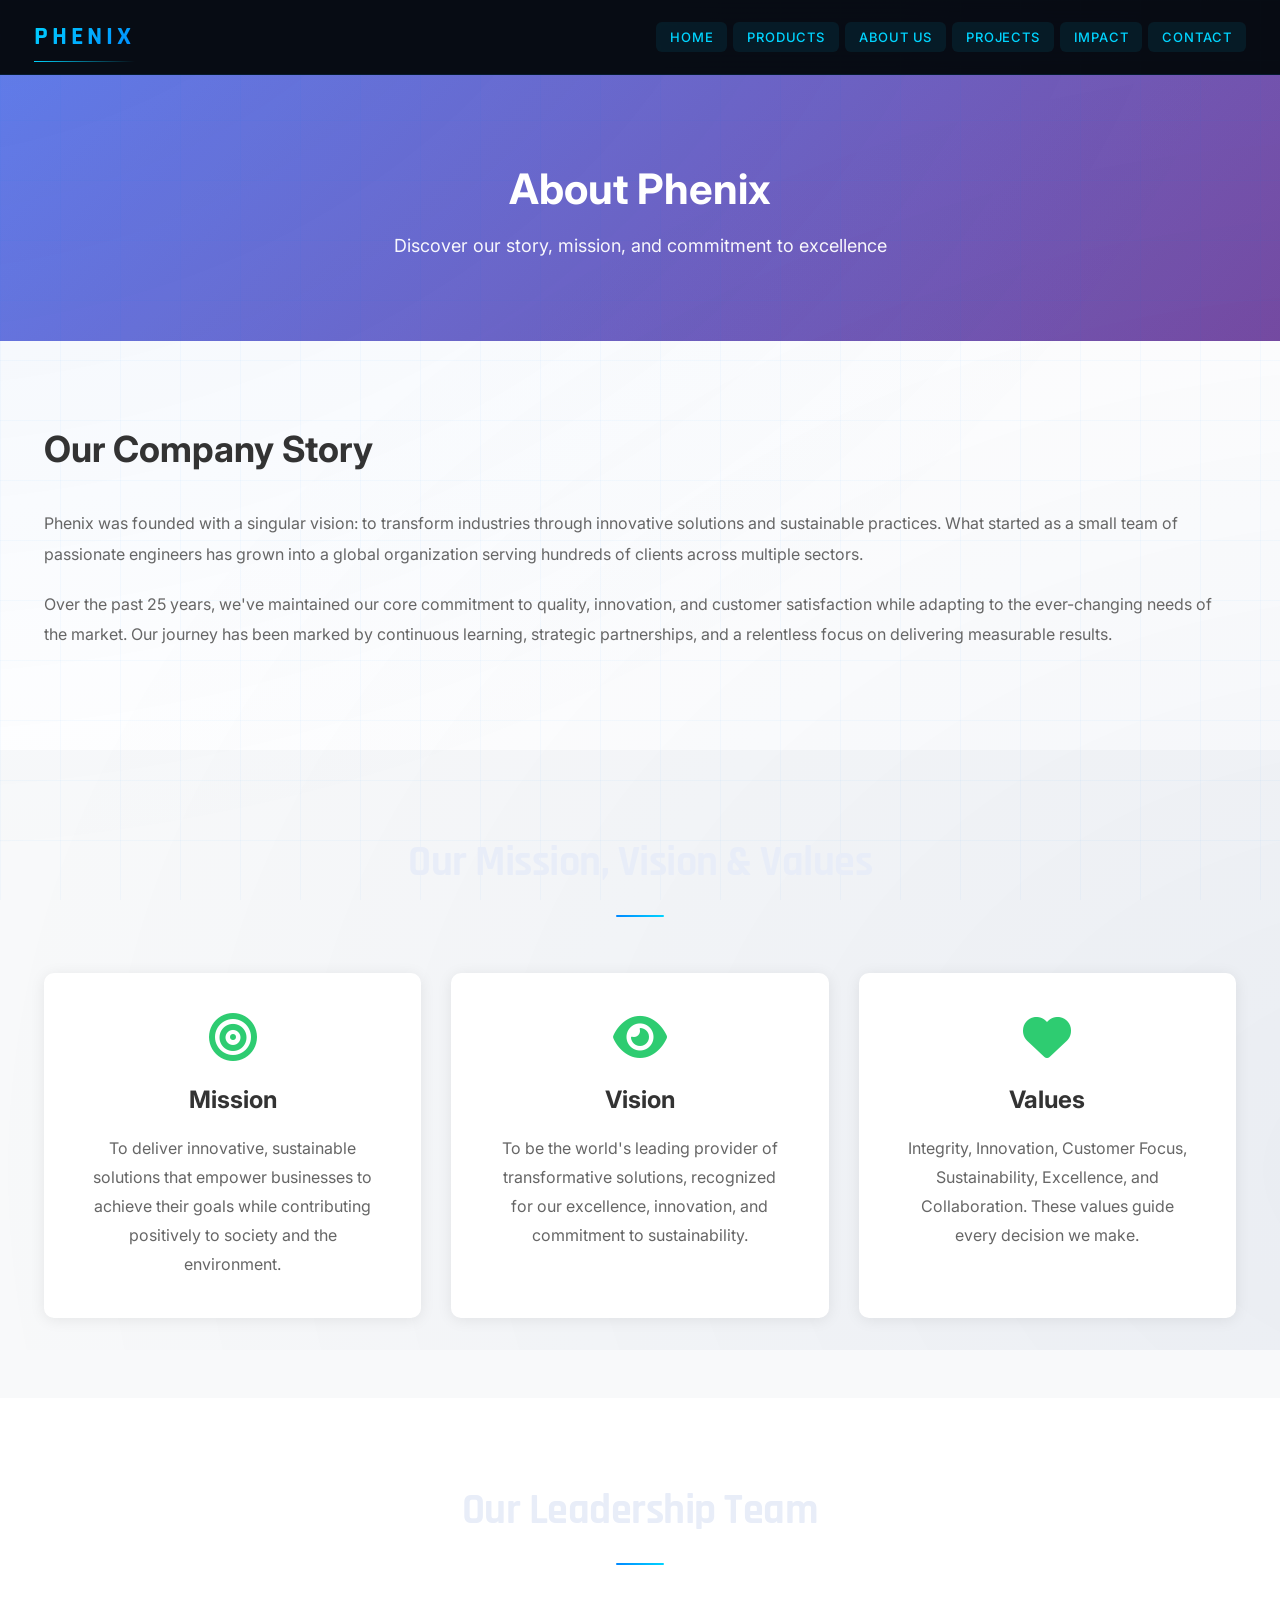
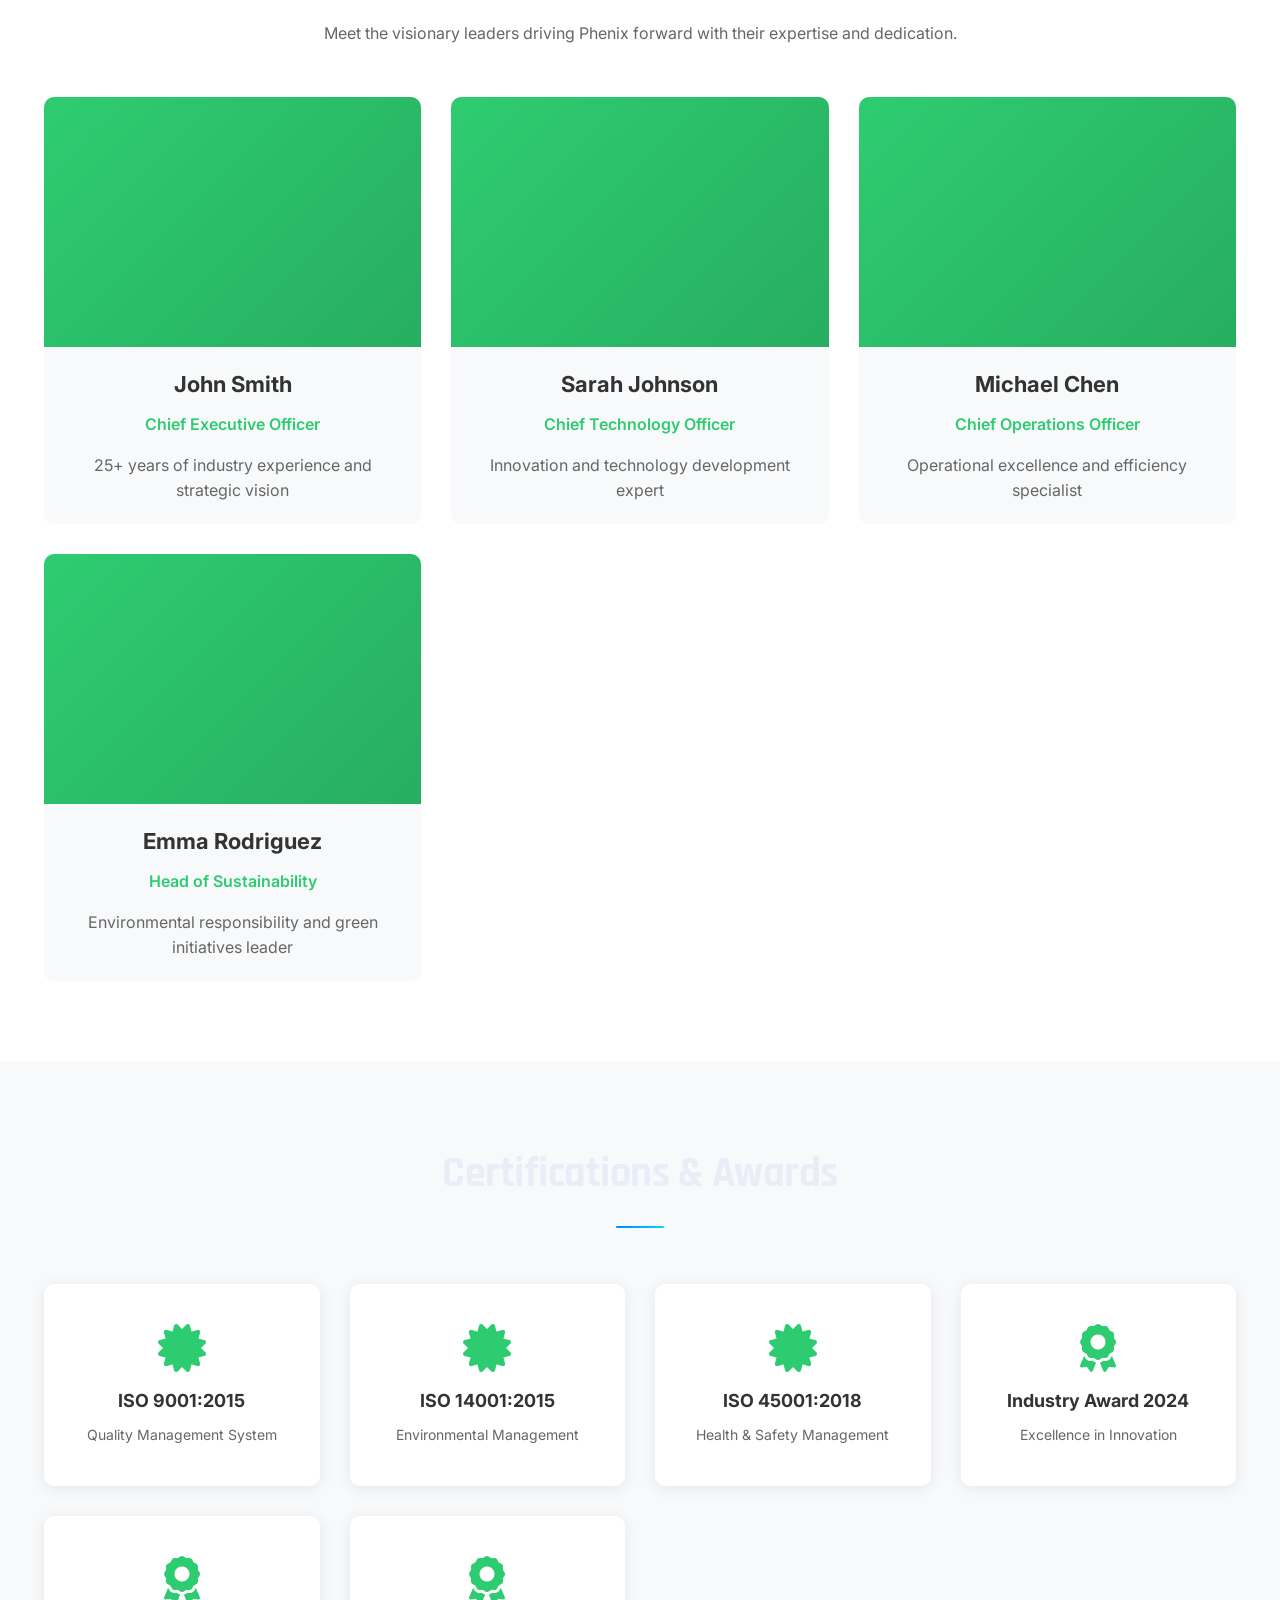
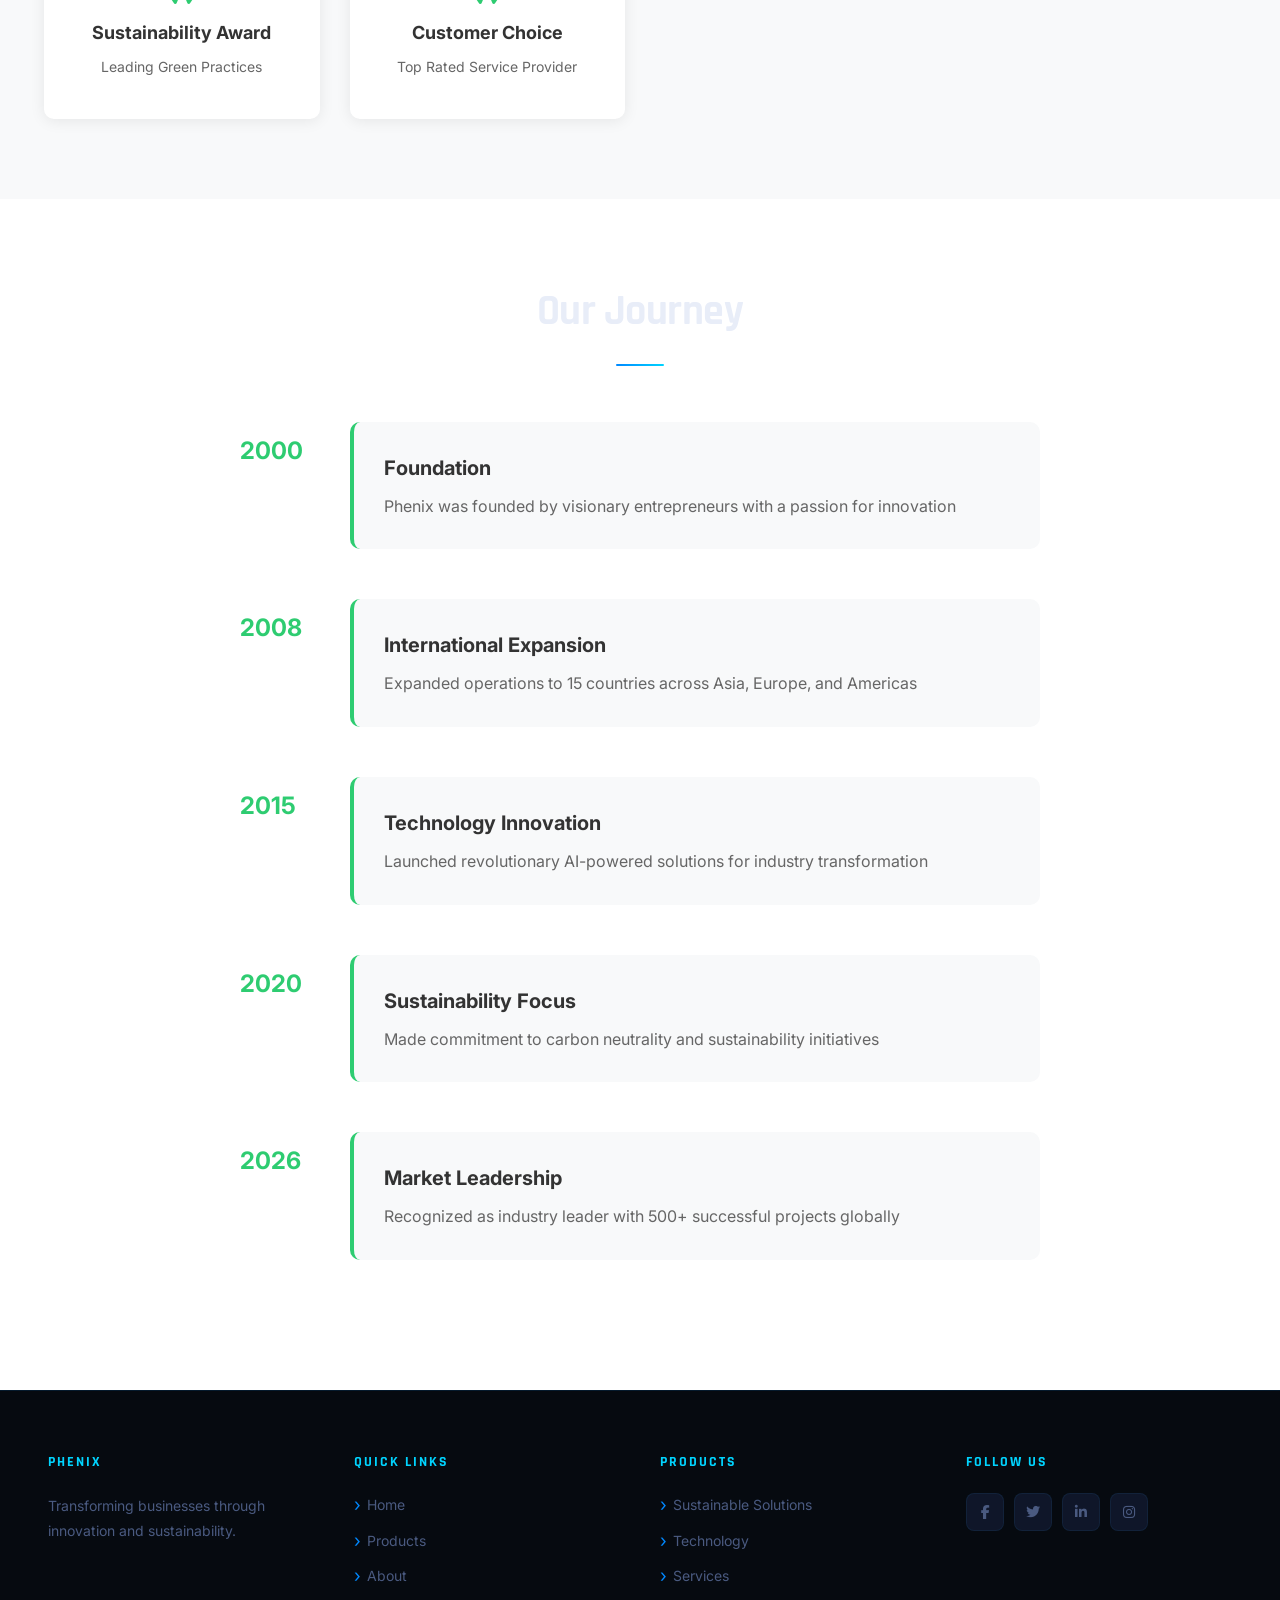
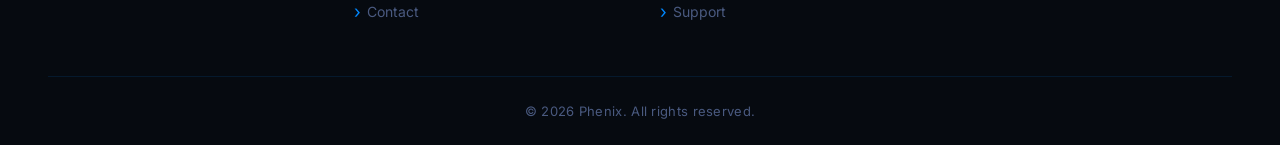
==== commit a8627e86: "Updated styles and text" ====
--- a/about.html
+++ b/about.html
@@ -6,6 +6,8 @@
     <meta name="description" content="Learn more about Phenix - Our mission, vision, and values.">
     <title>About Us - Phenix</title>
     <link rel="stylesheet" href="css/style.css">
+    <link rel="preconnect" href="https://fonts.googleapis.com">
+    <link rel="preconnect" href="https://fonts.gstatic.com" crossorigin>
     <link rel="stylesheet" href="https://cdnjs.cloudflare.com/ajax/libs/font-awesome/6.4.0/css/all.min.css">
 </head>
 <body>
--- a/css/style.css
+++ b/css/style.css
@@ -1,3 +1,10 @@
+/* ============================================================
+   PHENIX — PlayStation Europe Dashboard Theme
+   Deep Dark Navy · Electric Blue Accents · Glassmorphism
+   ============================================================ */
+
+@import url('https://fonts.googleapis.com/css2?family=Inter:wght@300;400;500;600;700;800;900&family=Rajdhani:wght@400;500;600;700&display=swap');
+
 * {
     margin: 0;
     padding: 0;
@@ -5,216 +12,477 @@
 }
 
 :root {
-    --primary-color: #2ecc71;
-    --secondary-color: #27ae60;
-    --dark-bg: #1a1a1a;
-    --light-bg: #f8f9fa;
-    --text-dark: #333333;
-    --text-light: #666666;
-    --border-color: #e0e0e0;
+    /* Core Palette */
+    --bg-base:        #080c14;
+    --bg-deep:        #060a10;
+    --bg-surface:     #0d1220;
+    --bg-card:        #0f1629;
+    --bg-card-hover:  #141e35;
+    --bg-glass:       rgba(13, 18, 32, 0.75);
+
+    /* Accent Colors */
+    --accent-blue:    #0088ff;
+    --accent-cyan:    #00d4ff;
+    --accent-glow:    #0057c7;
+    --accent-bright:  #38b6ff;
+    --accent-soft:    rgba(0, 136, 255, 0.15);
+
+    /* Text */
+    --text-primary:   #e8edf8;
+    --text-secondary: #8a9bc4;
+    --text-muted:     #4a5a80;
+    --text-accent:    #00d4ff;
+
+    /* Borders */
+    --border-subtle:  rgba(0, 136, 255, 0.12);
+    --border-glow:    rgba(0, 136, 255, 0.4);
+    --border-card:    rgba(56, 182, 255, 0.08);
+
+    /* Utilities */
     --white: #ffffff;
+    --radius-sm: 8px;
+    --radius-md: 14px;
+    --radius-lg: 20px;
+    --radius-xl: 28px;
+
+    /* Shadows */
+    --shadow-card:   0 8px 32px rgba(0, 0, 0, 0.5), 0 1px 0 rgba(255,255,255,0.04) inset;
+    --shadow-glow:   0 0 30px rgba(0, 136, 255, 0.2);
+    --shadow-button: 0 4px 20px rgba(0, 136, 255, 0.35);
 }
 
 html {
     scroll-behavior: smooth;
-}
+    scrollbar-width: thin;
+    scrollbar-color: var(--accent-blue) var(--bg-deep);
+}
+
+::-webkit-scrollbar { width: 6px; }
+::-webkit-scrollbar-track { background: var(--bg-deep); }
+::-webkit-scrollbar-thumb { background: var(--accent-blue); border-radius: 3px; }
 
 body {
-    font-family: 'Segoe UI', Tahoma, Geneva, Verdana, sans-serif;
+    font-family: 'Inter', system-ui, sans-serif;
     line-height: 1.6;
-    color: var(--text-dark);
-    background-color: var(--white);
+    color: var(--text-primary);
+    background-color: var(--bg-base);
+    overflow-x: hidden;
+}
+
+/* Animated background grid */
+body::before {
+    content: '';
+    position: fixed;
+    inset: 0;
+    background-image:
+        linear-gradient(rgba(0,136,255,0.03) 1px, transparent 1px),
+        linear-gradient(90deg, rgba(0,136,255,0.03) 1px, transparent 1px);
+    background-size: 60px 60px;
+    pointer-events: none;
+    z-index: 0;
+}
+
+body::after {
+    content: '';
+    position: fixed;
+    top: -50%;
+    left: -50%;
+    width: 200%;
+    height: 200%;
+    background:
+        radial-gradient(ellipse at 20% 10%, rgba(0, 80, 200, 0.08) 0%, transparent 50%),
+        radial-gradient(ellipse at 80% 90%, rgba(0, 40, 120, 0.06) 0%, transparent 50%);
+    pointer-events: none;
+    z-index: 0;
+    animation: bgPulse 12s ease-in-out infinite alternate;
+}
+
+@keyframes bgPulse {
+    from { transform: scale(1) rotate(0deg); }
+    to   { transform: scale(1.05) rotate(1deg); }
 }
 
 .container {
-    max-width: 1200px;
+    max-width: 1260px;
     margin: 0 auto;
-    padding: 0 20px;
-}
-
-/* Navigation */
+    padding: 0 24px;
+    position: relative;
+    z-index: 1;
+}
+
+/* ============================================================
+   NAVIGATION
+   ============================================================ */
 .navbar {
-    background: var(--white);
-    box-shadow: 0 2px 10px rgba(0,0,0,0.1);
+    background: rgba(8, 12, 20, 0.92);
+    backdrop-filter: blur(24px) saturate(1.5);
+    -webkit-backdrop-filter: blur(24px);
+    border-bottom: 1px solid var(--border-subtle);
     position: sticky;
     top: 0;
-    z-index: 100;
+    z-index: 1000;
+    transition: background 0.3s;
 }
 
 .nav-wrapper {
     display: flex;
     justify-content: space-between;
     align-items: center;
-    padding: 15px 0;
+    padding: 16px 0;
 }
 
 .logo h1 {
-    font-size: 28px;
-    color: var(--primary-color);
+    font-family: 'Rajdhani', sans-serif;
+    font-size: 26px;
     font-weight: 700;
-    letter-spacing: 2px;
+    letter-spacing: 4px;
+    background: linear-gradient(135deg, var(--accent-cyan), var(--accent-blue));
+    -webkit-background-clip: text;
+    -webkit-text-fill-color: transparent;
+    background-clip: text;
+    text-shadow: none;
+    position: relative;
+}
+
+.logo h1::after {
+    content: '';
+    position: absolute;
+    bottom: -4px;
+    left: 0;
+    width: 100%;
+    height: 1px;
+    background: linear-gradient(90deg, var(--accent-cyan), transparent);
 }
 
 .nav-menu {
     display: flex;
     list-style: none;
-    gap: 30px;
+    gap: 6px;
 }
 
 .nav-link {
     text-decoration: none;
-    color: var(--text-dark);
+    color: var(--text-secondary);
     font-weight: 500;
-    transition: color 0.3s ease;
+    font-size: 13px;
+    letter-spacing: 0.8px;
+    text-transform: uppercase;
+    padding: 7px 14px;
+    border-radius: var(--radius-sm);
+    transition: all 0.25s ease;
+    position: relative;
 }
 
 .nav-link:hover {
-    color: var(--primary-color);
+    color: var(--text-primary);
+    background: var(--accent-soft);
+}
+
+.nav-link.active {
+    color: var(--accent-cyan) !important;
+    background: rgba(0, 212, 255, 0.08);
 }
 
 .hamburger {
     display: none;
     flex-direction: column;
     cursor: pointer;
+    gap: 5px;
 }
 
 .hamburger span {
-    width: 25px;
-    height: 3px;
-    background: var(--text-dark);
-    margin: 5px 0;
-    transition: 0.3s;
-}
-
-/* Hero Section */
+    width: 24px;
+    height: 2px;
+    background: var(--text-secondary);
+    border-radius: 2px;
+    transition: all 0.3s ease;
+}
+
+.hamburger.active span:nth-child(1) { transform: translateY(7px) rotate(45deg); }
+.hamburger.active span:nth-child(2) { opacity: 0; }
+.hamburger.active span:nth-child(3) { transform: translateY(-7px) rotate(-45deg); }
+
+/* ============================================================
+   HERO SECTION
+   ============================================================ */
 .hero {
-    background: linear-gradient(135deg, #0f4c35 0%, #1a7a52 40%, #2ecc71 100%);
-    color: var(--white);
-    padding: 130px 20px;
+    background: var(--bg-deep);
+    color: var(--text-primary);
+    padding: 140px 24px 120px;
     text-align: center;
     position: relative;
     overflow: hidden;
-}
-
+    min-height: 90vh;
+    display: flex;
+    align-items: center;
+}
+
+/* Hero — animated blue orbs */
 .hero::before {
+    content: '';
+    position: absolute;
+    width: 800px;
+    height: 800px;
+    border-radius: 50%;
+    background: radial-gradient(circle, rgba(0, 80, 200, 0.15) 0%, transparent 70%);
+    top: 50%;
+    left: 50%;
+    transform: translate(-50%, -55%);
+    animation: heroOrb 8s ease-in-out infinite alternate;
+    pointer-events: none;
+}
+
+.hero::after {
     content: '';
     position: absolute;
     inset: 0;
     background:
-        radial-gradient(circle at 15% 50%, rgba(46,204,113,0.18) 0%, transparent 50%),
-        radial-gradient(circle at 85% 20%, rgba(39,174,96,0.20) 0%, transparent 45%),
-        radial-gradient(circle at 60% 85%, rgba(46,204,113,0.12) 0%, transparent 40%);
+        radial-gradient(ellipse at 15% 80%, rgba(0, 100, 220, 0.12) 0%, transparent 50%),
+        radial-gradient(ellipse at 85% 20%, rgba(0, 212, 255, 0.08) 0%, transparent 45%);
     pointer-events: none;
 }
 
-.hero::after {
+@keyframes heroOrb {
+    from { transform: translate(-50%, -55%) scale(1); opacity: 0.7; }
+    to   { transform: translate(-50%, -45%) scale(1.15); opacity: 1; }
+}
+
+.hero-content {
+    position: relative;
+    z-index: 1;
+    width: 100%;
+}
+
+.hero-eyebrow {
+    display: inline-flex;
+    align-items: center;
+    gap: 8px;
+    font-family: 'Rajdhani', sans-serif;
+    font-size: 13px;
+    font-weight: 600;
+    letter-spacing: 3px;
+    text-transform: uppercase;
+    color: var(--accent-cyan);
+    background: rgba(0, 212, 255, 0.06);
+    border: 1px solid rgba(0, 212, 255, 0.2);
+    padding: 6px 18px;
+    border-radius: 50px;
+    margin-bottom: 28px;
+}
+
+.hero-eyebrow::before {
+    content: '';
+    width: 6px;
+    height: 6px;
+    background: var(--accent-cyan);
+    border-radius: 50%;
+    animation: blink 1.5s ease-in-out infinite;
+}
+
+@keyframes blink {
+    0%, 100% { opacity: 1; }
+    50%       { opacity: 0.2; }
+}
+
+.hero-content h2 {
+    font-family: 'Rajdhani', sans-serif;
+    font-size: 72px;
+    font-weight: 700;
+    line-height: 1.05;
+    letter-spacing: -1px;
+    margin-bottom: 24px;
+    background: linear-gradient(160deg, #ffffff 0%, #c8d8f0 50%, var(--accent-cyan) 100%);
+    -webkit-background-clip: text;
+    -webkit-text-fill-color: transparent;
+    background-clip: text;
+}
+
+.hero-content p {
+    font-size: 18px;
+    margin-bottom: 40px;
+    color: var(--text-secondary);
+    max-width: 520px;
+    margin-left: auto;
+    margin-right: auto;
+    line-height: 1.75;
+}
+
+/* Floating metrics strip below hero headline */
+.hero-metrics {
+    display: inline-flex;
+    gap: 2px;
+    background: rgba(0, 136, 255, 0.05);
+    border: 1px solid var(--border-subtle);
+    border-radius: var(--radius-lg);
+    padding: 4px;
+    margin-bottom: 36px;
+}
+
+.hero-metric {
+    padding: 10px 24px;
+    border-radius: calc(var(--radius-lg) - 6px);
+    text-align: center;
+}
+
+.hero-metric-value {
+    font-family: 'Rajdhani', sans-serif;
+    font-size: 22px;
+    font-weight: 700;
+    color: var(--accent-cyan);
+    display: block;
+}
+
+.hero-metric-label {
+    font-size: 11px;
+    letter-spacing: 0.8px;
+    text-transform: uppercase;
+    color: var(--text-muted);
+    display: block;
+}
+
+/* ============================================================
+   BUTTONS
+   ============================================================ */
+.btn {
+    display: inline-flex;
+    align-items: center;
+    gap: 8px;
+    padding: 13px 32px;
+    border: none;
+    border-radius: var(--radius-md);
+    cursor: pointer;
+    font-family: 'Inter', sans-serif;
+    font-weight: 600;
+    font-size: 14px;
+    letter-spacing: 0.3px;
+    transition: all 0.3s ease;
+    text-decoration: none;
+    position: relative;
+    overflow: hidden;
+}
+
+.btn::before {
     content: '';
     position: absolute;
     inset: 0;
-    background-image: url("data:image/svg+xml,%3Csvg width='60' height='60' viewBox='0 0 60 60' xmlns='http://www.w3.org/2000/svg'%3E%3Cg fill='none' fill-rule='evenodd'%3E%3Cg fill='%23ffffff' fill-opacity='0.04'%3E%3Cpath d='M36 34v-4h-2v4h-4v2h4v4h2v-4h4v-2h-4zm0-30V0h-2v4h-4v2h4v4h2V6h4V4h-4zM6 34v-4H4v4H0v2h4v4h2v-4h4v-2H6zM6 4V0H4v4H0v2h4v4h2V6h4V4H6z'/%3E%3C/g%3E%3C/g%3E%3C/svg%3E");
+    background: linear-gradient(180deg, rgba(255,255,255,0.1) 0%, transparent 100%);
     pointer-events: none;
 }
 
-.hero-content {
-    position: relative;
-    z-index: 1;
-}
-
-.hero-content h2 {
-    font-size: 48px;
-    margin-bottom: 20px;
-    font-weight: 700;
-}
-
-.hero-content p {
-    font-size: 20px;
-    margin-bottom: 30px;
-    opacity: 0.95;
-}
-
-/* Buttons */
-.btn {
-    display: inline-block;
+.btn-primary {
+    background: linear-gradient(135deg, var(--accent-blue), #0057c7);
+    color: #fff;
+    box-shadow: var(--shadow-button);
+}
+
+.btn-primary:hover {
+    transform: translateY(-2px);
+    box-shadow: 0 8px 30px rgba(0, 136, 255, 0.5);
+    background: linear-gradient(135deg, #1a99ff, var(--accent-blue));
+}
+
+.btn-outline {
+    background: transparent;
+    color: var(--accent-cyan);
+    border: 1px solid rgba(0, 212, 255, 0.35);
     padding: 12px 30px;
-    border: none;
-    border-radius: 5px;
-    cursor: pointer;
-    font-weight: 600;
-    transition: all 0.3s ease;
-    text-decoration: none;
-    font-size: 16px;
-}
-
-.btn-primary {
-    background: var(--primary-color);
-    color: var(--white);
-}
-
-.btn-primary:hover {
-    background: var(--secondary-color);
-    transform: translateY(-2px);
-}
-
-/* Stats Section */
+}
+
+.btn-outline:hover {
+    background: rgba(0, 212, 255, 0.08);
+    border-color: var(--accent-cyan);
+    box-shadow: 0 0 20px rgba(0, 212, 255, 0.2);
+}
+
+.hero-cta-group {
+    display: flex;
+    gap: 14px;
+    justify-content: center;
+    flex-wrap: wrap;
+}
+
+/* ============================================================
+   STATS / KPI SECTION
+   ============================================================ */
 .stats {
-    background: linear-gradient(135deg, #0f4c35 0%, #1a6644 100%);
-    padding: 70px 20px;
-    position: relative;
-    overflow: hidden;
-}
-
-.stats::before {
-    content: '';
-    position: absolute;
-    inset: 0;
-    background-image: url("data:image/svg+xml,%3Csvg width='80' height='80' viewBox='0 0 80 80' xmlns='http://www.w3.org/2000/svg'%3E%3Cg fill='none' fill-rule='evenodd'%3E%3Cg fill='%23ffffff' fill-opacity='0.05'%3E%3Cpath d='M50 50c0-5.523 4.477-10 10-10s10 4.477 10 10-4.477 10-10 10c0 5.523-4.477 10-10 10s-10-4.477-10-10 4.477-10 10-10zM10 10c0-5.523 4.477-10 10-10s10 4.477 10 10-4.477 10-10 10c0 5.523-4.477 10-10 10S0 25.523 0 20s4.477-10 10-10z'/%3E%3C/g%3E%3C/g%3E%3C/svg%3E");
-    pointer-events: none;
+    background: var(--bg-surface);
+    padding: 60px 24px;
+    position: relative;
+    border-top: 1px solid var(--border-subtle);
+    border-bottom: 1px solid var(--border-subtle);
 }
 
 .stats-grid {
     display: grid;
-    grid-template-columns: repeat(auto-fit, minmax(250px, 1fr));
-    gap: 30px;
-    position: relative;
-    z-index: 1;
+    grid-template-columns: repeat(auto-fit, minmax(220px, 1fr));
+    gap: 1px;
+    background: var(--border-card);
+    border: 1px solid var(--border-subtle);
+    border-radius: var(--radius-lg);
+    overflow: hidden;
 }
 
 .stat-box {
-    background: rgba(255,255,255,0.10);
-    backdrop-filter: blur(10px);
-    border: 1px solid rgba(255,255,255,0.18);
-    padding: 40px;
-    border-radius: 16px;
+    background: var(--bg-card);
+    padding: 40px 30px;
     text-align: center;
-    transition: transform 0.3s ease, background 0.3s ease;
-    color: #fff;
+    transition: background 0.3s ease;
+    position: relative;
+    cursor: default;
+}
+
+.stat-box::before {
+    content: '';
+    position: absolute;
+    top: 0;
+    left: 0;
+    right: 0;
+    height: 2px;
+    background: linear-gradient(90deg, transparent, var(--accent-blue), transparent);
+    opacity: 0;
+    transition: opacity 0.3s;
 }
 
 .stat-box:hover {
-    transform: translateY(-10px);
-    background: rgba(255,255,255,0.18);
+    background: var(--bg-card-hover);
+}
+
+.stat-box:hover::before {
+    opacity: 1;
 }
 
 .stat-box h3 {
-    font-size: 44px;
-    color: #7cffb2;
-    margin-bottom: 10px;
-    font-weight: 800;
+    font-family: 'Rajdhani', sans-serif;
+    font-size: 48px;
+    font-weight: 700;
+    letter-spacing: -1px;
+    color: var(--accent-cyan);
+    margin-bottom: 6px;
+    line-height: 1;
+    text-shadow: 0 0 20px rgba(0, 212, 255, 0.4);
 }
 
 .stat-box p {
-    font-size: 17px;
-    color: rgba(255,255,255,0.85);
-}
-
-/* Section Title */
+    font-size: 12px;
+    letter-spacing: 1.5px;
+    text-transform: uppercase;
+    color: var(--text-muted);
+    font-weight: 500;
+}
+
+/* ============================================================
+   SECTION TITLES
+   ============================================================ */
 .section-title {
+    font-family: 'Rajdhani', sans-serif;
     text-align: center;
-    font-size: 36px;
-    margin-bottom: 50px;
-    color: var(--text-dark);
-    position: relative;
-    padding-bottom: 15px;
+    font-size: 42px;
+    font-weight: 700;
+    letter-spacing: -0.5px;
+    margin-bottom: 56px;
+    color: var(--text-primary);
+    position: relative;
+    padding-bottom: 20px;
 }
 
 .section-title::after {
@@ -223,66 +491,44 @@
     bottom: 0;
     left: 50%;
     transform: translateX(-50%);
-    width: 60px;
-    height: 3px;
-    background: var(--primary-color);
-}
-
-/* Products Section */
+    width: 48px;
+    height: 2px;
+    background: linear-gradient(90deg, var(--accent-blue), var(--accent-cyan));
+    border-radius: 2px;
+}
+
+.section-label {
+    display: block;
+    font-family: 'Inter', sans-serif;
+    font-size: 11px;
+    font-weight: 600;
+    letter-spacing: 3px;
+    text-transform: uppercase;
+    color: var(--accent-cyan);
+    text-align: center;
+    margin-bottom: 12px;
+}
+
+/* ============================================================
+   PRODUCTS SECTION
+   ============================================================ */
 .products {
-    padding: 90px 20px;
-    background: #0b2e1e;
-    position: relative;
-    overflow: hidden;
-}
-
-/* Animated mesh background */
-.products::before {
-    content: '';
-    position: absolute;
-    inset: 0;
-    background:
-        radial-gradient(ellipse at 10% 20%, rgba(46,204,113,0.20) 0%, transparent 55%),
-        radial-gradient(ellipse at 90% 80%, rgba(39,174,96,0.18) 0%, transparent 50%),
-        radial-gradient(ellipse at 50% 50%, rgba(26,118,68,0.15) 0%, transparent 60%);
-    pointer-events: none;
-}
-
-.products::after {
-    content: '';
-    position: absolute;
-    inset: 0;
-    background-image:
-        linear-gradient(rgba(46,204,113,0.07) 1px, transparent 1px),
-        linear-gradient(90deg, rgba(46,204,113,0.07) 1px, transparent 1px);
-    background-size: 50px 50px;
-    pointer-events: none;
-}
-
-.products .container {
-    position: relative;
-    z-index: 1;
-}
-
-.products .section-title {
-    color: #fff;
-}
-
-.products .section-title::after {
-    background: var(--primary-color);
-}
+    padding: 100px 24px;
+    background: var(--bg-deep);
+    position: relative;
+}
+
+.products .section-title { color: var(--text-primary); }
 
 .products-grid {
     display: grid;
     grid-template-columns: repeat(auto-fit, minmax(280px, 1fr));
-    gap: 32px;
-}
-
-/* ==============================
-   3D FLIP CARD
-   ============================== */
+    gap: 20px;
+}
+
+/* 3D FLIP CARD */
 .product-card {
-    height: 340px;
+    height: 360px;
     perspective: 1200px;
     cursor: pointer;
 }
@@ -292,19 +538,18 @@
     width: 100%;
     height: 100%;
     transform-style: preserve-3d;
-    transition: transform 0.7s cubic-bezier(0.4, 0.2, 0.2, 1);
+    transition: transform 0.75s cubic-bezier(0.4, 0.2, 0.2, 1);
 }
 
 .product-card:hover .card-inner {
     transform: rotateY(180deg);
 }
 
-/* Front Face */
 .card-front,
 .card-back {
     position: absolute;
     inset: 0;
-    border-radius: 16px;
+    border-radius: var(--radius-lg);
     backface-visibility: hidden;
     -webkit-backface-visibility: hidden;
     display: flex;
@@ -316,67 +561,81 @@
 }
 
 .card-front {
-    background: rgba(255,255,255,0.07);
-    border: 1px solid rgba(46,204,113,0.25);
-    backdrop-filter: blur(12px);
-    box-shadow: 0 8px 32px rgba(0,0,0,0.3), inset 0 1px 0 rgba(255,255,255,0.1);
+    background: var(--bg-card);
+    border: 1px solid var(--border-card);
+    box-shadow: var(--shadow-card);
+    transition: border-color 0.3s;
+}
+
+.card-front::before {
+    content: '';
+    position: absolute;
+    top: 0; left: 0; right: 0;
+    height: 1px;
+    background: linear-gradient(90deg, transparent, rgba(0,136,255,0.5), transparent);
+}
+
+.product-card:hover .card-front {
+    border-color: rgba(0, 136, 255, 0.25);
 }
 
 .card-back {
-    background: linear-gradient(145deg, #1a7a52, #0f4c35);
-    border: 1px solid rgba(46,204,113,0.35);
+    background: linear-gradient(145deg, #0a1830, #071020);
+    border: 1px solid rgba(0, 136, 255, 0.2);
     transform: rotateY(180deg);
-    box-shadow: 0 8px 32px rgba(0,0,0,0.4);
+    box-shadow: var(--shadow-card), var(--shadow-glow);
     justify-content: flex-start;
     overflow-y: auto;
     padding-top: 28px;
 }
 
 .product-icon {
-    font-size: 52px;
-    color: var(--primary-color);
+    font-size: 48px;
+    color: var(--accent-blue);
+    margin-bottom: 20px;
+    filter: drop-shadow(0 0 16px rgba(0, 136, 255, 0.5));
+}
+
+.card-front h3 {
+    font-family: 'Rajdhani', sans-serif;
+    font-size: 22px;
+    font-weight: 700;
+    letter-spacing: 0.5px;
+    margin-bottom: 12px;
+    color: var(--text-primary);
+}
+
+.card-front p {
+    color: var(--text-secondary);
+    line-height: 1.75;
+    font-size: 13.5px;
     margin-bottom: 18px;
-    filter: drop-shadow(0 0 12px rgba(46,204,113,0.4));
-}
-
-.card-front h3 {
-    font-size: 22px;
-    margin-bottom: 14px;
-    color: #fff;
-    font-weight: 700;
-    letter-spacing: 0.3px;
-}
-
-.card-front p {
-    color: rgba(255,255,255,0.75);
-    line-height: 1.75;
-    font-size: 14.5px;
-    margin-bottom: 18px;
 }
 
 .card-front-hint {
-    font-size: 12px;
-    color: rgba(46,204,113,0.8);
-    letter-spacing: 1px;
+    font-size: 11px;
+    color: var(--accent-cyan);
+    letter-spacing: 1.5px;
     text-transform: uppercase;
     margin-top: auto;
+    opacity: 0.6;
     animation: pulse-hint 2s ease-in-out infinite;
 }
 
 @keyframes pulse-hint {
-    0%, 100% { opacity: 0.6; }
-    50%       { opacity: 1; }
-}
-
-/* Back face content */
+    0%, 100% { opacity: 0.4; }
+    50%       { opacity: 0.8; }
+}
+
 .card-back h3 {
+    font-family: 'Rajdhani', sans-serif;
     font-size: 18px;
-    color: #7cffb2;
     font-weight: 700;
+    color: var(--accent-cyan);
     margin-bottom: 14px;
     width: 100%;
     text-align: left;
-    border-bottom: 1px solid rgba(255,255,255,0.15);
+    border-bottom: 1px solid var(--border-subtle);
     padding-bottom: 10px;
 }
 
@@ -388,7 +647,7 @@
 }
 
 .card-back ul li {
-    color: rgba(255,255,255,0.88);
+    color: var(--text-secondary);
     font-size: 13px;
     margin-bottom: 8px;
     display: flex;
@@ -398,46 +657,51 @@
 }
 
 .card-back ul li i {
-    color: #2ecc71;
-    font-size: 12px;
-    margin-top: 2px;
+    color: var(--accent-blue);
+    font-size: 11px;
+    margin-top: 3px;
     flex-shrink: 0;
 }
 
 .card-back-icon {
-    font-size: 28px;
-    color: rgba(46,204,113,0.6);
+    font-size: 26px;
+    color: rgba(0, 136, 255, 0.5);
     margin-bottom: 12px;
     align-self: flex-start;
 }
 
-/* Read More button on back of card */
 .read-more {
-    display: inline-block;
-    padding: 9px 22px;
-    background: var(--primary-color);
+    display: inline-flex;
+    align-items: center;
+    gap: 6px;
+    padding: 9px 20px;
+    background: linear-gradient(135deg, var(--accent-blue), #0057c7);
     color: #fff !important;
-    border-radius: 25px;
+    border-radius: 50px;
     text-decoration: none;
     font-weight: 600;
-    font-size: 13px;
+    font-size: 12px;
+    letter-spacing: 0.5px;
     transition: all 0.3s ease;
     margin-top: auto;
     align-self: flex-start;
     border: none;
-    letter-spacing: 0.3px;
+    box-shadow: 0 4px 14px rgba(0, 136, 255, 0.3);
 }
 
 .read-more:hover {
-    background: var(--secondary-color);
     transform: translateY(-2px);
-    box-shadow: 0 4px 14px rgba(46,204,113,0.4);
-}
-
-/* About Section */
+    box-shadow: 0 6px 20px rgba(0, 136, 255, 0.5);
+}
+
+/* ============================================================
+   ABOUT SECTION
+   ============================================================ */
 .about {
-    background: var(--light-bg);
-    padding: 80px 20px;
+    background: var(--bg-surface);
+    padding: 100px 24px;
+    border-top: 1px solid var(--border-subtle);
+    border-bottom: 1px solid var(--border-subtle);
 }
 
 .about-content {
@@ -448,438 +712,519 @@
 }
 
 .about-text h2 {
-    font-size: 36px;
+    font-family: 'Rajdhani', sans-serif;
+    font-size: 40px;
+    font-weight: 700;
     margin-bottom: 20px;
-    color: var(--text-dark);
+    color: var(--text-primary);
+    letter-spacing: -0.5px;
 }
 
 .about-text p {
-    color: var(--text-light);
+    color: var(--text-secondary);
     margin-bottom: 20px;
     line-height: 1.9;
-    font-size: 16px;
+    font-size: 15.5px;
 }
 
 .about-highlights {
     display: grid;
     grid-template-columns: repeat(2, 1fr);
-    gap: 20px;
-    margin-top: 30px;
+    gap: 14px;
+    margin-top: 32px;
 }
 
 .highlight {
     display: flex;
     align-items: center;
-    gap: 15px;
-    padding: 15px 0;
+    gap: 12px;
+    padding: 14px 18px;
+    background: var(--bg-card);
+    border: 1px solid var(--border-card);
+    border-radius: var(--radius-md);
+    transition: all 0.3s;
+}
+
+.highlight:hover {
+    border-color: rgba(0, 136, 255, 0.3);
+    background: var(--bg-card-hover);
 }
 
 .highlight i {
-    color: var(--primary-color);
-    font-size: 24px;
+    color: var(--accent-blue);
+    font-size: 16px;
+    flex-shrink: 0;
 }
 
 .highlight span {
     font-weight: 600;
-    color: var(--text-dark);
-}
-
-/* Projects Section */
+    font-size: 13.5px;
+    color: var(--text-primary);
+}
+
+/* ============================================================
+   PROJECTS SECTION
+   ============================================================ */
 .projects {
-    padding: 80px 20px;
-    background: var(--white);
+    padding: 100px 24px;
+    background: var(--bg-deep);
 }
 
 .projects-grid {
     display: grid;
     grid-template-columns: repeat(auto-fit, minmax(300px, 1fr));
-    gap: 30px;
+    gap: 20px;
 }
 
 .project-card {
-    background: var(--light-bg);
-    border-radius: 10px;
+    background: var(--bg-card);
+    border: 1px solid var(--border-card);
+    border-radius: var(--radius-lg);
     overflow: hidden;
-    transition: all 0.3s ease;
-    box-shadow: 0 2px 15px rgba(0,0,0,0.08);
+    transition: all 0.35s ease;
+    box-shadow: var(--shadow-card);
+    position: relative;
+}
+
+.project-card::before {
+    content: '';
+    position: absolute;
+    inset: 0;
+    border-radius: var(--radius-lg);
+    border: 1px solid transparent;
+    background: linear-gradient(135deg, rgba(0,136,255,0.15), transparent) border-box;
+    -webkit-mask: linear-gradient(#fff 0 0) padding-box, linear-gradient(#fff 0 0);
+    -webkit-mask-composite: destination-out;
+    mask-composite: exclude;
+    opacity: 0;
+    transition: opacity 0.35s;
 }
 
 .project-card:hover {
-    box-shadow: 0 10px 30px rgba(0,0,0,0.15);
-    transform: translateY(-10px);
-}
+    transform: translateY(-8px);
+    box-shadow: var(--shadow-card), var(--shadow-glow);
+    border-color: rgba(0, 136, 255, 0.25);
+}
+
+.project-card:hover::before { opacity: 1; }
 
 .project-image {
     width: 100%;
     height: 200px;
-    background: linear-gradient(135deg, var(--primary-color), var(--secondary-color));
+    background: linear-gradient(135deg, #0a1830 0%, #0d2050 50%, #061428 100%);
+    position: relative;
+    overflow: hidden;
+}
+
+.project-image::after {
+    content: '';
+    position: absolute;
+    inset: 0;
+    background:
+        radial-gradient(circle at 30% 50%, rgba(0,136,255,0.2) 0%, transparent 60%),
+        linear-gradient(135deg, rgba(0,136,255,0.08) 1px, transparent 1px),
+        linear-gradient(-45deg, rgba(0,212,255,0.05) 1px, transparent 1px);
+    background-size: auto, 30px 30px, 30px 30px;
 }
 
 .project-info {
-    padding: 30px;
+    padding: 28px;
 }
 
 .project-info h3 {
-    font-size: 22px;
-    margin-bottom: 15px;
-    color: var(--text-dark);
+    font-family: 'Rajdhani', sans-serif;
+    font-size: 20px;
+    font-weight: 700;
+    margin-bottom: 12px;
+    color: var(--text-primary);
+    letter-spacing: 0.3px;
 }
 
 .project-info p {
-    color: var(--text-light);
+    color: var(--text-secondary);
     line-height: 1.8;
-}
-
-/* Impact Section */
+    font-size: 14px;
+}
+
+/* ============================================================
+   IMPACT SECTION
+   ============================================================ */
 .impact {
-    background: var(--light-bg);
-    padding: 80px 20px;
+    background: var(--bg-surface);
+    padding: 100px 24px;
+    border-top: 1px solid var(--border-subtle);
 }
 
 .impact-grid {
     display: grid;
     grid-template-columns: repeat(auto-fit, minmax(250px, 1fr));
-    gap: 30px;
+    gap: 20px;
 }
 
 .impact-item {
-    background: var(--white);
-    padding: 40px;
-    border-radius: 10px;
+    background: var(--bg-card);
+    padding: 42px 32px;
+    border-radius: var(--radius-lg);
     text-align: center;
-    box-shadow: 0 2px 15px rgba(0,0,0,0.08);
-    transition: all 0.3s ease;
+    border: 1px solid var(--border-card);
+    box-shadow: var(--shadow-card);
+    transition: all 0.35s ease;
+    position: relative;
+    overflow: hidden;
+}
+
+.impact-item::after {
+    content: '';
+    position: absolute;
+    bottom: -60px;
+    left: 50%;
+    transform: translateX(-50%);
+    width: 120px;
+    height: 120px;
+    border-radius: 50%;
+    background: radial-gradient(circle, rgba(0,136,255,0.12) 0%, transparent 70%);
+    transition: all 0.35s ease;
 }
 
 .impact-item:hover {
-    transform: translateY(-10px);
+    transform: translateY(-8px);
+    border-color: rgba(0, 136, 255, 0.3);
+    box-shadow: var(--shadow-card), var(--shadow-glow);
+}
+
+.impact-item:hover::after {
+    bottom: -30px;
+    opacity: 1.5;
 }
 
 .impact-item i {
-    font-size: 42px;
-    color: var(--primary-color);
+    font-size: 38px;
+    color: var(--accent-blue);
     margin-bottom: 20px;
+    filter: drop-shadow(0 0 10px rgba(0, 136, 255, 0.4));
+    position: relative;
+    z-index: 1;
 }
 
 .impact-item h3 {
-    font-size: 20px;
+    font-family: 'Rajdhani', sans-serif;
+    font-size: 19px;
+    font-weight: 700;
     margin-bottom: 10px;
-    color: var(--text-dark);
+    color: var(--text-primary);
+    position: relative;
+    z-index: 1;
 }
 
 .impact-item p {
-    color: var(--text-light);
-}
-
-/* Why Choose Us */
+    color: var(--text-secondary);
+    font-size: 14px;
+    line-height: 1.7;
+    position: relative;
+    z-index: 1;
+}
+
+/* ============================================================
+   WHY CHOOSE SECTION
+   ============================================================ */
 .why-choose {
-    padding: 80px 20px;
-    background: var(--white);
+    padding: 100px 24px;
+    background: var(--bg-deep);
 }
 
 .benefits-grid {
     display: grid;
-    grid-template-columns: repeat(auto-fit, minmax(280px, 1fr));
-    gap: 30px;
+    grid-template-columns: repeat(auto-fit, minmax(270px, 1fr));
+    gap: 20px;
 }
 
 .benefit-card {
-    background: var(--light-bg);
-    padding: 40px;
-    border-radius: 10px;
-    text-align: center;
-    transition: all 0.3s ease;
-}
+    background: var(--bg-card);
+    padding: 40px 32px;
+    border-radius: var(--radius-lg);
+    border: 1px solid var(--border-card);
+    box-shadow: var(--shadow-card);
+    transition: all 0.35s ease;
+    position: relative;
+    overflow: hidden;
+}
+
+.benefit-card::before {
+    content: '';
+    position: absolute;
+    top: 0; left: 0; right: 0;
+    height: 2px;
+    background: linear-gradient(90deg, var(--accent-blue), var(--accent-cyan));
+    transform: scaleX(0);
+    transform-origin: left;
+    transition: transform 0.4s ease;
+}
+
+.benefit-card:hover::before { transform: scaleX(1); }
 
 .benefit-card:hover {
-    background: var(--primary-color);
-    color: var(--white);
-    box-shadow: 0 10px 30px rgba(46, 204, 113, 0.2);
-    transform: translateY(-10px);
+    background: var(--bg-card-hover);
+    border-color: rgba(0, 136, 255, 0.25);
+    transform: translateY(-6px);
+    box-shadow: var(--shadow-card), var(--shadow-glow);
 }
 
 .benefit-card h3 {
-    font-size: 22px;
-    margin-bottom: 15px;
+    font-family: 'Rajdhani', sans-serif;
+    font-size: 20px;
+    font-weight: 700;
+    margin-bottom: 14px;
+    color: var(--text-primary);
+    letter-spacing: 0.3px;
 }
 
 .benefit-card p {
+    color: var(--text-secondary);
     line-height: 1.8;
-}
-
-.benefit-card:hover p {
-    color: var(--white);
-}
-
-/* Contact Section */
+    font-size: 14px;
+}
+
+/* ============================================================
+   CONTACT SECTION
+   ============================================================ */
 .contact {
-    background: var(--light-bg);
-    padding: 80px 20px;
-}
+    background: var(--bg-surface);
+    padding: 100px 24px;
+    border-top: 1px solid var(--border-subtle);
+}
+
+.contact .section-title { color: var(--text-primary); }
 
 .contact-wrapper {
     display: grid;
     grid-template-columns: 1fr 1fr;
-    gap: 50px;
+    gap: 40px;
     align-items: start;
 }
 
 .contact-form {
-    background: var(--white);
+    background: var(--bg-card);
     padding: 40px;
-    border-radius: 10px;
-    box-shadow: 0 2px 15px rgba(0,0,0,0.08);
+    border-radius: var(--radius-lg);
+    border: 1px solid var(--border-card);
+    box-shadow: var(--shadow-card);
 }
 
 .form-group {
-    margin-bottom: 20px;
+    margin-bottom: 18px;
 }
 
 .contact-form input,
 .contact-form textarea {
     width: 100%;
-    padding: 15px;
-    border: 1px solid var(--border-color);
-    border-radius: 5px;
-    font-family: inherit;
-    font-size: 16px;
-    transition: border-color 0.3s ease;
+    padding: 13px 18px;
+    background: var(--bg-surface);
+    border: 1px solid var(--border-subtle);
+    border-radius: var(--radius-sm);
+    font-family: 'Inter', sans-serif;
+    font-size: 14px;
+    color: var(--text-primary);
+    transition: all 0.3s ease;
+    outline: none;
+}
+
+.contact-form input::placeholder,
+.contact-form textarea::placeholder {
+    color: var(--text-muted);
 }
 
 .contact-form input:focus,
 .contact-form textarea:focus {
-    outline: none;
-    border-color: var(--primary-color);
+    border-color: var(--accent-blue);
+    background: rgba(0, 136, 255, 0.04);
+    box-shadow: 0 0 0 3px rgba(0, 136, 255, 0.1);
+}
+
+.contact-info {
+    padding: 10px 0;
 }
 
 .contact-info h3 {
-    font-size: 24px;
+    font-family: 'Rajdhani', sans-serif;
+    font-size: 26px;
+    font-weight: 700;
     margin-bottom: 30px;
-    color: var(--text-dark);
+    color: var(--text-primary);
 }
 
 .info-box {
     display: flex;
-    gap: 20px;
-    margin-bottom: 30px;
+    gap: 18px;
+    margin-bottom: 24px;
+    padding: 20px 22px;
+    background: var(--bg-card);
+    border: 1px solid var(--border-card);
+    border-radius: var(--radius-md);
+    transition: all 0.3s;
+}
+
+.info-box:hover {
+    border-color: rgba(0, 136, 255, 0.3);
+    background: var(--bg-card-hover);
 }
 
 .info-box i {
-    font-size: 32px;
-    color: var(--primary-color);
-    width: 50px;
+    font-size: 22px;
+    color: var(--accent-blue);
+    width: 28px;
     text-align: center;
+    flex-shrink: 0;
+    margin-top: 2px;
+    filter: drop-shadow(0 0 6px rgba(0, 136, 255, 0.4));
 }
 
 .info-box h4 {
-    font-size: 18px;
-    margin-bottom: 5px;
-    color: var(--text-dark);
+    font-size: 13px;
+    font-weight: 600;
+    letter-spacing: 1px;
+    text-transform: uppercase;
+    color: var(--text-muted);
+    margin-bottom: 4px;
 }
 
 .info-box p {
-    color: var(--text-light);
+    color: var(--text-secondary);
     line-height: 1.6;
+    font-size: 14px;
 }
 
 .social-links {
     display: flex;
-    gap: 15px;
-    margin-top: 30px;
+    gap: 10px;
+    margin-top: 28px;
 }
 
 .social-links a {
-    width: 45px;
-    height: 45px;
-    border-radius: 50%;
-    background: var(--primary-color);
-    color: var(--white);
+    width: 42px;
+    height: 42px;
+    border-radius: var(--radius-sm);
+    background: var(--bg-card);
+    border: 1px solid var(--border-card);
+    color: var(--text-secondary);
     display: flex;
     align-items: center;
     justify-content: center;
     text-decoration: none;
     transition: all 0.3s ease;
-    font-size: 18px;
+    font-size: 16px;
 }
 
 .social-links a:hover {
-    background: var(--secondary-color);
-    transform: translateY(-5px);
-}
-
-/* Footer */
+    background: var(--accent-blue);
+    border-color: var(--accent-blue);
+    color: #fff;
+    transform: translateY(-3px);
+    box-shadow: 0 6px 16px rgba(0, 136, 255, 0.4);
+}
+
+/* ============================================================
+   FOOTER
+   ============================================================ */
 .footer {
-    background: var(--dark-bg);
-    color: var(--white);
-    padding: 50px 20px 20px;
+    background: var(--bg-deep);
+    border-top: 1px solid var(--border-subtle);
+    padding: 60px 24px 24px;
 }
 
 .footer-content {
     display: grid;
-    grid-template-columns: repeat(auto-fit, minmax(250px, 1fr));
-    gap: 30px;
-    margin-bottom: 30px;
+    grid-template-columns: repeat(auto-fit, minmax(220px, 1fr));
+    gap: 40px;
+    margin-bottom: 40px;
 }
 
 .footer-section h4 {
+    font-family: 'Rajdhani', sans-serif;
+    font-size: 14px;
+    font-weight: 700;
+    letter-spacing: 2px;
+    text-transform: uppercase;
     margin-bottom: 20px;
-    color: var(--primary-color);
+    color: var(--accent-cyan);
+}
+
+.footer-section p {
+    color: var(--text-muted);
+    line-height: 1.8;
+    font-size: 14px;
+}
+
+.footer-section ul { list-style: none; }
+
+.footer-section ul li { margin-bottom: 10px; }
+
+.footer-section ul li a {
+    color: var(--text-muted);
+    text-decoration: none;
+    font-size: 14px;
+    transition: color 0.2s ease;
+    display: inline-flex;
+    align-items: center;
+    gap: 6px;
+}
+
+.footer-section ul li a::before {
+    content: '›';
+    color: var(--accent-blue);
     font-size: 18px;
-}
-
-.footer-section p {
-    color: #bbb;
-    line-height: 1.8;
-}
-
-.footer-section ul {
-    list-style: none;
-}
-
-.footer-section ul li {
-    margin-bottom: 10px;
-}
-
-.footer-section ul li a {
-    color: #bbb;
-    text-decoration: none;
-    transition: color 0.3s ease;
+    line-height: 1;
 }
 
 .footer-section ul li a:hover {
-    color: var(--primary-color);
+    color: var(--text-primary);
 }
 
 .footer-social {
     display: flex;
-    gap: 15px;
+    gap: 10px;
 }
 
 .footer-social a {
-    width: 40px;
-    height: 40px;
-    border-radius: 50%;
-    background: var(--primary-color);
-    color: var(--white);
+    width: 38px;
+    height: 38px;
+    border-radius: var(--radius-sm);
+    background: var(--bg-card);
+    border: 1px solid var(--border-card);
+    color: var(--text-muted);
     display: flex;
     align-items: center;
     justify-content: center;
     text-decoration: none;
     transition: all 0.3s ease;
+    font-size: 14px;
 }
 
 .footer-social a:hover {
-    background: var(--secondary-color);
-    transform: translateY(-5px);
+    background: var(--accent-blue);
+    border-color: var(--accent-blue);
+    color: #fff;
+    transform: translateY(-2px);
 }
 
 .footer-bottom {
     text-align: center;
-    padding-top: 20px;
-    border-top: 1px solid rgba(255,255,255,0.1);
-    color: #bbb;
-}
-
-/* Responsive Design */
-@media (max-width: 768px) {
-    .hamburger {
-        display: flex;
-    }
-
-    .nav-menu {
-        position: fixed;
-        left: -100%;
-        top: 70px;
-        flex-direction: column;
-        background-color: var(--white);
-        width: 100%;
-        text-align: center;
-        transition: 0.3s;
-        box-shadow: 0 10px 27px rgba(0,0,0,0.05);
-        gap: 0;
-    }
-
-    .nav-menu.active {
-        left: 0;
-    }
-
-    .nav-menu li {
-        padding: 20px 0;
-    }
-
-    .hero-content h2 {
-        font-size: 36px;
-    }
-
-    .hero-content p {
-        font-size: 18px;
-    }
-
-    .section-title {
-        font-size: 28px;
-    }
-
-    .about-highlights {
-        grid-template-columns: 1fr;
-    }
-
-    .contact-wrapper {
-        grid-template-columns: 1fr;
-    }
-
-    .stats-grid,
-    .products-grid,
-    .projects-grid,
-    .impact-grid,
-    .benefits-grid {
-        grid-template-columns: 1fr;
-    }
-}
-
-@media (max-width: 480px) {
-    .nav-menu {
-        width: 100%;
-    }
-
-    .logo h1 {
-        font-size: 22px;
-    }
-
-    .hero {
-        padding: 80px 20px;
-    }
-
-    .hero-content h2 {
-        font-size: 28px;
-    }
-
-    .hero-content p {
-        font-size: 16px;
-    }
-
-    .section-title {
-        font-size: 24px;
-    }
-
-    .products,
-    .about,
-    .projects,
-    .impact,
-    .why-choose,
-    .contact {
-        padding: 50px 20px;
-    }
-}
-
-/* ==========================================
-   Product Detail Modals
-   ========================================== */
+    padding-top: 24px;
+    border-top: 1px solid var(--border-subtle);
+    color: var(--text-muted);
+    font-size: 13px;
+    letter-spacing: 0.3px;
+}
+
+/* ============================================================
+   PRODUCT MODALS
+   ============================================================ */
 .product-modal-overlay {
     display: none;
     position: fixed;
     inset: 0;
-    background: rgba(0, 0, 0, 0.65);
-    backdrop-filter: blur(4px);
+    background: rgba(4, 8, 16, 0.85);
+    backdrop-filter: blur(12px);
+    -webkit-backdrop-filter: blur(12px);
     z-index: 9000;
     align-items: center;
     justify-content: center;
@@ -887,9 +1232,7 @@
     animation: overlayFadeIn 0.25s ease;
 }
 
-.product-modal-overlay.active {
-    display: flex;
-}
+.product-modal-overlay.active { display: flex; }
 
 @keyframes overlayFadeIn {
     from { opacity: 0; }
@@ -897,16 +1240,32 @@
 }
 
 .product-modal {
-    background: var(--white);
-    border-radius: 16px;
-    padding: 48px 40px 40px;
+    background: var(--bg-card);
+    border: 1px solid rgba(0, 136, 255, 0.2);
+    border-radius: var(--radius-xl);
+    padding: 48px 44px 40px;
     max-width: 680px;
     width: 100%;
     max-height: 90vh;
     overflow-y: auto;
     position: relative;
-    box-shadow: 0 24px 80px rgba(0, 0, 0, 0.2);
-    animation: modalSlideUp 0.3s cubic-bezier(0.34, 1.56, 0.64, 1);
+    box-shadow: 0 24px 80px rgba(0, 0, 0, 0.7), var(--shadow-glow);
+    animation: modalSlideUp 0.35s cubic-bezier(0.34, 1.56, 0.64, 1);
+    scrollbar-width: thin;
+    scrollbar-color: var(--accent-blue) var(--bg-surface);
+}
+
+.product-modal::-webkit-scrollbar { width: 5px; }
+.product-modal::-webkit-scrollbar-track { background: var(--bg-surface); }
+.product-modal::-webkit-scrollbar-thumb { background: var(--accent-blue); border-radius: 3px; }
+
+.product-modal::before {
+    content: '';
+    position: absolute;
+    top: 0; left: 0; right: 0;
+    height: 1px;
+    background: linear-gradient(90deg, transparent, var(--accent-blue), var(--accent-cyan), transparent);
+    border-radius: var(--radius-xl) var(--radius-xl) 0 0;
 }
 
 @keyframes modalSlideUp {
@@ -916,85 +1275,89 @@
 
 .modal-close {
     position: absolute;
-    top: 16px;
-    right: 20px;
-    background: none;
-    border: none;
-    font-size: 28px;
-    color: var(--text-light);
+    top: 18px;
+    right: 22px;
+    background: var(--bg-surface);
+    border: 1px solid var(--border-subtle);
+    border-radius: var(--radius-sm);
+    font-size: 22px;
+    color: var(--text-muted);
     cursor: pointer;
     line-height: 1;
-    padding: 4px 8px;
-    border-radius: 6px;
+    padding: 4px 10px;
     transition: all 0.2s ease;
 }
 
 .modal-close:hover {
-    background: var(--light-bg);
-    color: var(--text-dark);
+    background: rgba(0, 136, 255, 0.1);
+    border-color: var(--accent-blue);
+    color: var(--text-primary);
 }
 
 .modal-icon {
-    font-size: 52px;
-    color: var(--primary-color);
-    margin-bottom: 16px;
+    font-size: 48px;
+    color: var(--accent-blue);
+    margin-bottom: 14px;
     text-align: center;
+    filter: drop-shadow(0 0 14px rgba(0, 136, 255, 0.5));
 }
 
 .product-modal > h2 {
+    font-family: 'Rajdhani', sans-serif;
     font-size: 30px;
-    color: var(--text-dark);
+    font-weight: 700;
+    color: var(--text-primary);
     text-align: center;
-    margin-bottom: 8px;
+    margin-bottom: 6px;
+    letter-spacing: 0.3px;
 }
 
 .modal-tagline {
     text-align: center;
-    color: var(--primary-color);
+    color: var(--accent-cyan);
     font-weight: 600;
-    font-size: 15px;
+    font-size: 13px;
+    letter-spacing: 0.5px;
     margin-bottom: 28px;
     padding-bottom: 24px;
-    border-bottom: 1px solid var(--border-color);
+    border-bottom: 1px solid var(--border-subtle);
 }
 
 .modal-body p {
-    color: var(--text-light);
+    color: var(--text-secondary);
     line-height: 1.85;
     margin-bottom: 20px;
-    font-size: 15px;
+    font-size: 14.5px;
 }
 
 .modal-body h4 {
-    font-size: 16px;
+    font-family: 'Rajdhani', sans-serif;
+    font-size: 14px;
     font-weight: 700;
-    color: var(--text-dark);
+    color: var(--text-primary);
     text-transform: uppercase;
-    letter-spacing: 0.5px;
+    letter-spacing: 1.5px;
     margin: 24px 0 12px;
     padding-left: 12px;
-    border-left: 3px solid var(--primary-color);
-}
-
-.modal-body ul {
-    list-style: none;
-    margin-bottom: 16px;
-}
+    border-left: 2px solid var(--accent-blue);
+}
+
+.modal-body ul { list-style: none; margin-bottom: 16px; }
 
 .modal-body ul li {
     display: flex;
     align-items: flex-start;
     gap: 10px;
-    color: var(--text-light);
-    font-size: 15px;
+    color: var(--text-secondary);
+    font-size: 14px;
     margin-bottom: 10px;
     line-height: 1.6;
 }
 
 .modal-body ul li i {
-    color: var(--primary-color);
-    font-size: 15px;
-    margin-top: 2px;
+    color: var(--accent-blue);
+    font-size: 13px;
+    margin-top: 3px;
     flex-shrink: 0;
 }
 
@@ -1002,36 +1365,192 @@
     display: block;
     width: 100%;
     text-align: center;
+    justify-content: center;
     margin-top: 28px;
     padding: 14px 30px;
-    font-size: 16px;
-    border-radius: 8px;
-    letter-spacing: 0.3px;
-}
-
-/* Scrollbar styling for modal */
-.product-modal::-webkit-scrollbar {
-    width: 6px;
-}
-.product-modal::-webkit-scrollbar-track {
-    background: var(--light-bg);
-    border-radius: 4px;
-}
-.product-modal::-webkit-scrollbar-thumb {
-    background: var(--primary-color);
-    border-radius: 4px;
-}
-
-/* (read-more styles defined in Products section above) */
-
-@media (max-width: 600px) {
-    .product-modal {
-        padding: 40px 24px 32px;
+    font-size: 15px;
+    border-radius: var(--radius-md);
+}
+
+/* ============================================================
+   RESPONSIVE — 768px
+   ============================================================ */
+@media (max-width: 768px) {
+    .hamburger { display: flex; }
+
+    .nav-menu {
+        position: fixed;
+        left: -100%;
+        top: 65px;
+        flex-direction: column;
+        background: rgba(8, 12, 20, 0.98);
+        backdrop-filter: blur(20px);
+        width: 100%;
+        text-align: center;
+        transition: 0.35s cubic-bezier(0.4, 0, 0.2, 1);
+        box-shadow: 0 20px 40px rgba(0,0,0,0.5);
+        gap: 0;
+        border-bottom: 1px solid var(--border-subtle);
     }
-    .product-modal > h2 {
-        font-size: 24px;
-    }
-    .modal-icon {
-        font-size: 40px;
-    }
+
+    .nav-menu.active { left: 0; }
+    .nav-menu li { padding: 16px 0; border-bottom: 1px solid rgba(0,136,255,0.06); }
+
+    .hero { padding: 100px 20px 80px; min-height: 80vh; }
+    .hero-content h2 { font-size: 44px; }
+    .hero-content p { font-size: 16px; }
+
+    .section-title { font-size: 32px; }
+
+    .about-highlights,
+    .contact-wrapper { grid-template-columns: 1fr; }
+
+    .stats-grid,
+    .products-grid,
+    .projects-grid,
+    .impact-grid,
+    .benefits-grid { grid-template-columns: 1fr; }
+
+    .hero-metrics { flex-direction: column; border-radius: var(--radius-md); }
+}
+
+@media (max-width: 480px) {
+    .logo h1 { font-size: 20px; }
+    .hero { padding: 80px 16px 60px; }
+    .hero-content h2 { font-size: 34px; }
+    .hero-content p { font-size: 15px; }
+    .section-title { font-size: 26px; }
+
+    .products, .about, .projects,
+    .impact, .why-choose, .contact { padding: 60px 16px; }
+
+    .product-modal { padding: 36px 20px 28px; border-radius: var(--radius-lg); }
+    .product-modal > h2 { font-size: 24px; }
+    .modal-icon { font-size: 40px; }
+    .hero-cta-group { flex-direction: column; align-items: center; }
+}
+
+/* ============================================================
+   UTILITY — Glowing Divider
+   ============================================================ */
+.glow-divider {
+    width: 100%;
+    height: 1px;
+    background: linear-gradient(90deg, transparent, rgba(0,136,255,0.4), rgba(0,212,255,0.3), transparent);
+    margin: 0;
+    border: none;
+}
+
+/* ============================================================
+   TECHNOLOGY / ABOUT / IMPACT / PROJECTS pages — shared extras
+   ============================================================ */
+.page-hero {
+    background: var(--bg-deep);
+    padding: 120px 24px 80px;
+    text-align: center;
+    border-bottom: 1px solid var(--border-subtle);
+    position: relative;
+    overflow: hidden;
+}
+
+.page-hero::before {
+    content: '';
+    position: absolute;
+    width: 600px;
+    height: 600px;
+    border-radius: 50%;
+    background: radial-gradient(circle, rgba(0,80,200,0.12) 0%, transparent 70%);
+    top: 50%;
+    left: 50%;
+    transform: translate(-50%, -50%);
+    pointer-events: none;
+}
+
+.page-hero h1 {
+    font-family: 'Rajdhani', sans-serif;
+    font-size: 56px;
+    font-weight: 700;
+    letter-spacing: -1px;
+    background: linear-gradient(135deg, #ffffff 0%, var(--accent-cyan) 100%);
+    -webkit-background-clip: text;
+    -webkit-text-fill-color: transparent;
+    background-clip: text;
+    margin-bottom: 16px;
+    position: relative;
+}
+
+.page-hero p {
+    font-size: 17px;
+    color: var(--text-secondary);
+    max-width: 560px;
+    margin: 0 auto;
+    line-height: 1.75;
+    position: relative;
+}
+
+/* Data/tech card used on technology.html */
+.tech-card {
+    background: var(--bg-card);
+    border: 1px solid var(--border-card);
+    border-radius: var(--radius-lg);
+    padding: 36px 30px;
+    box-shadow: var(--shadow-card);
+    transition: all 0.35s ease;
+    position: relative;
+    overflow: hidden;
+}
+
+.tech-card::before {
+    content: '';
+    position: absolute;
+    top: 0; left: 0; right: 0;
+    height: 2px;
+    background: linear-gradient(90deg, var(--accent-blue), var(--accent-cyan));
+    transform: scaleX(0);
+    transform-origin: left;
+    transition: transform 0.4s ease;
+}
+
+.tech-card:hover::before { transform: scaleX(1); }
+.tech-card:hover {
+    border-color: rgba(0,136,255,0.25);
+    transform: translateY(-6px);
+    box-shadow: var(--shadow-card), var(--shadow-glow);
+}
+
+/* Badge / Tag pill */
+.badge {
+    display: inline-flex;
+    align-items: center;
+    padding: 4px 12px;
+    background: rgba(0, 136, 255, 0.1);
+    border: 1px solid rgba(0, 136, 255, 0.25);
+    border-radius: 50px;
+    font-size: 11px;
+    font-weight: 600;
+    letter-spacing: 0.5px;
+    color: var(--accent-cyan);
+    text-transform: uppercase;
+}
+
+/* Timeline element (used on projects/about pages) */
+.timeline-dot {
+    width: 10px;
+    height: 10px;
+    border-radius: 50%;
+    background: var(--accent-blue);
+    box-shadow: 0 0 8px rgba(0,136,255,0.6);
+    flex-shrink: 0;
+}
+
+/* ============================================================
+   ANIMATED COUNTER (JS-driven, no extra CSS needed)
+   ============================================================ */
+
+/* ============================================================
+   NAV ACTIVE — overridden by JS
+   ============================================================ */
+.nav-link.active {
+    color: var(--accent-cyan) !important;
+    background: rgba(0, 212, 255, 0.08);
 }
